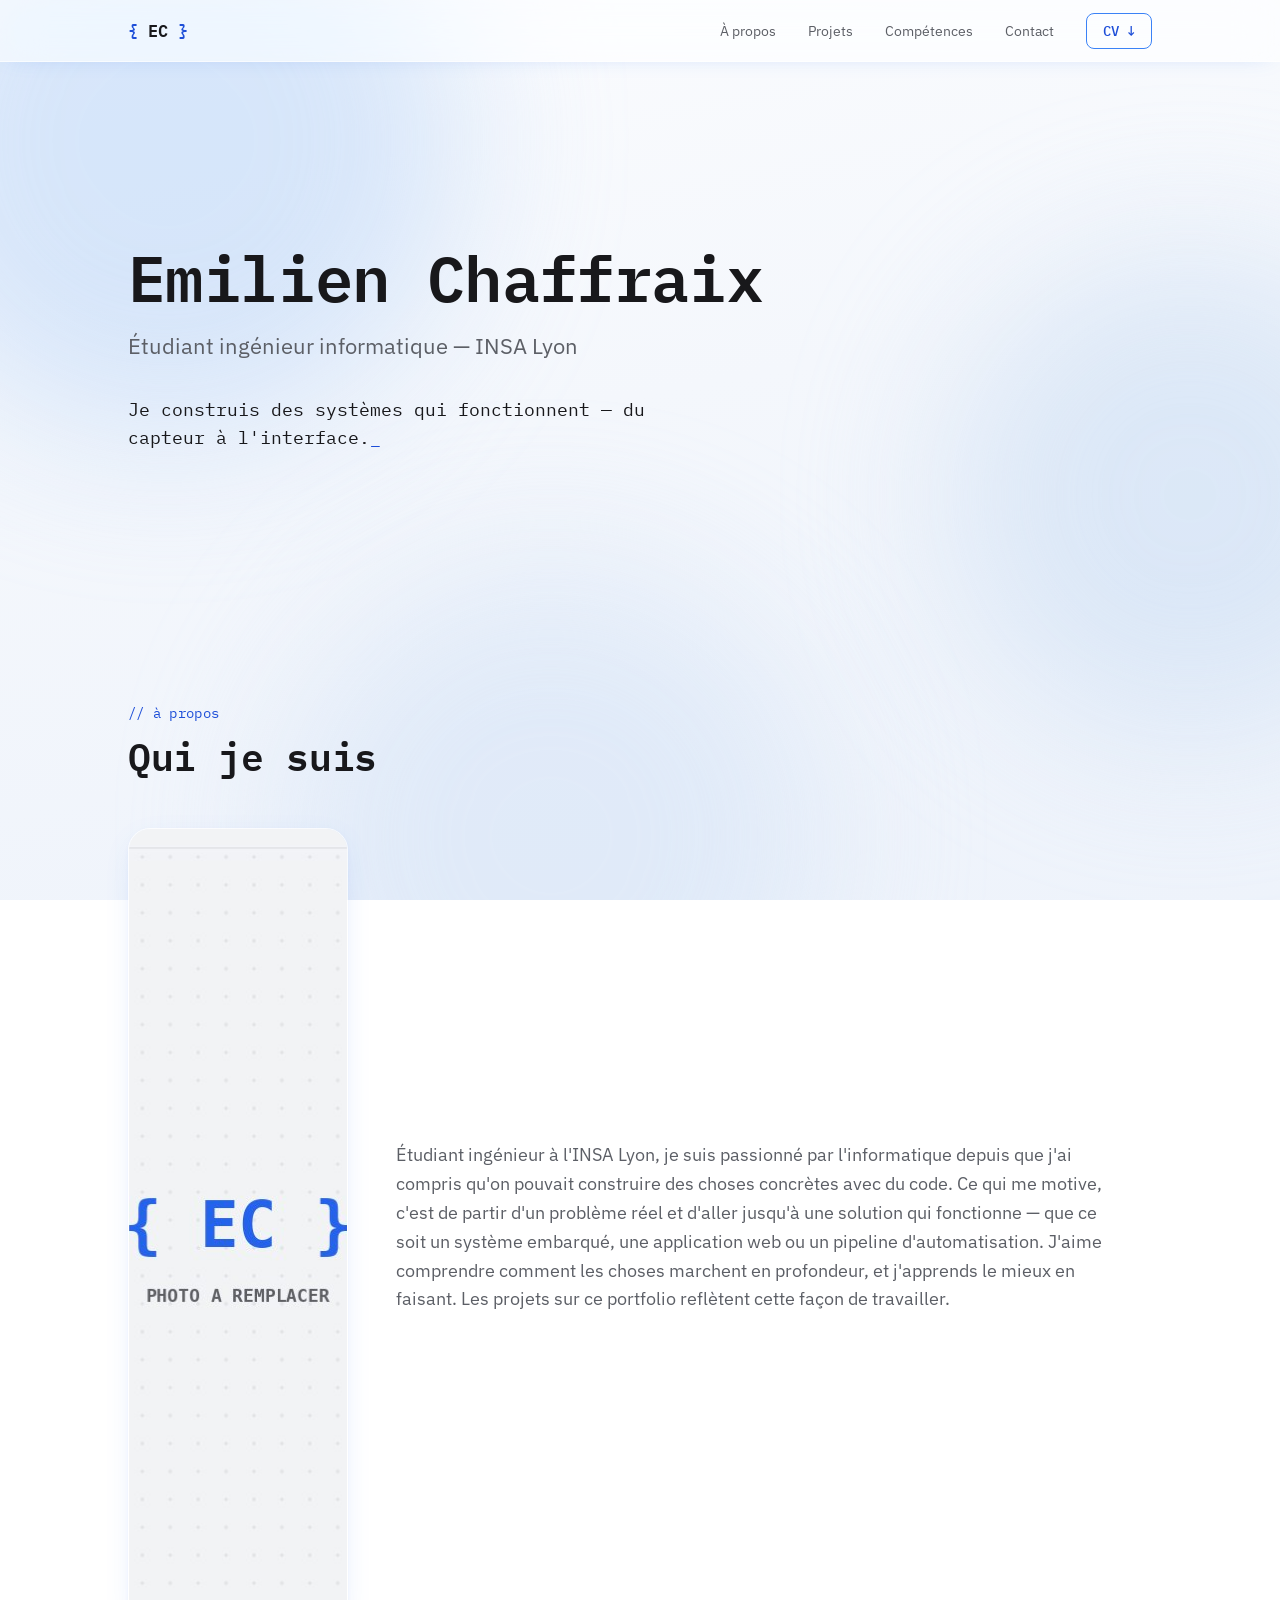
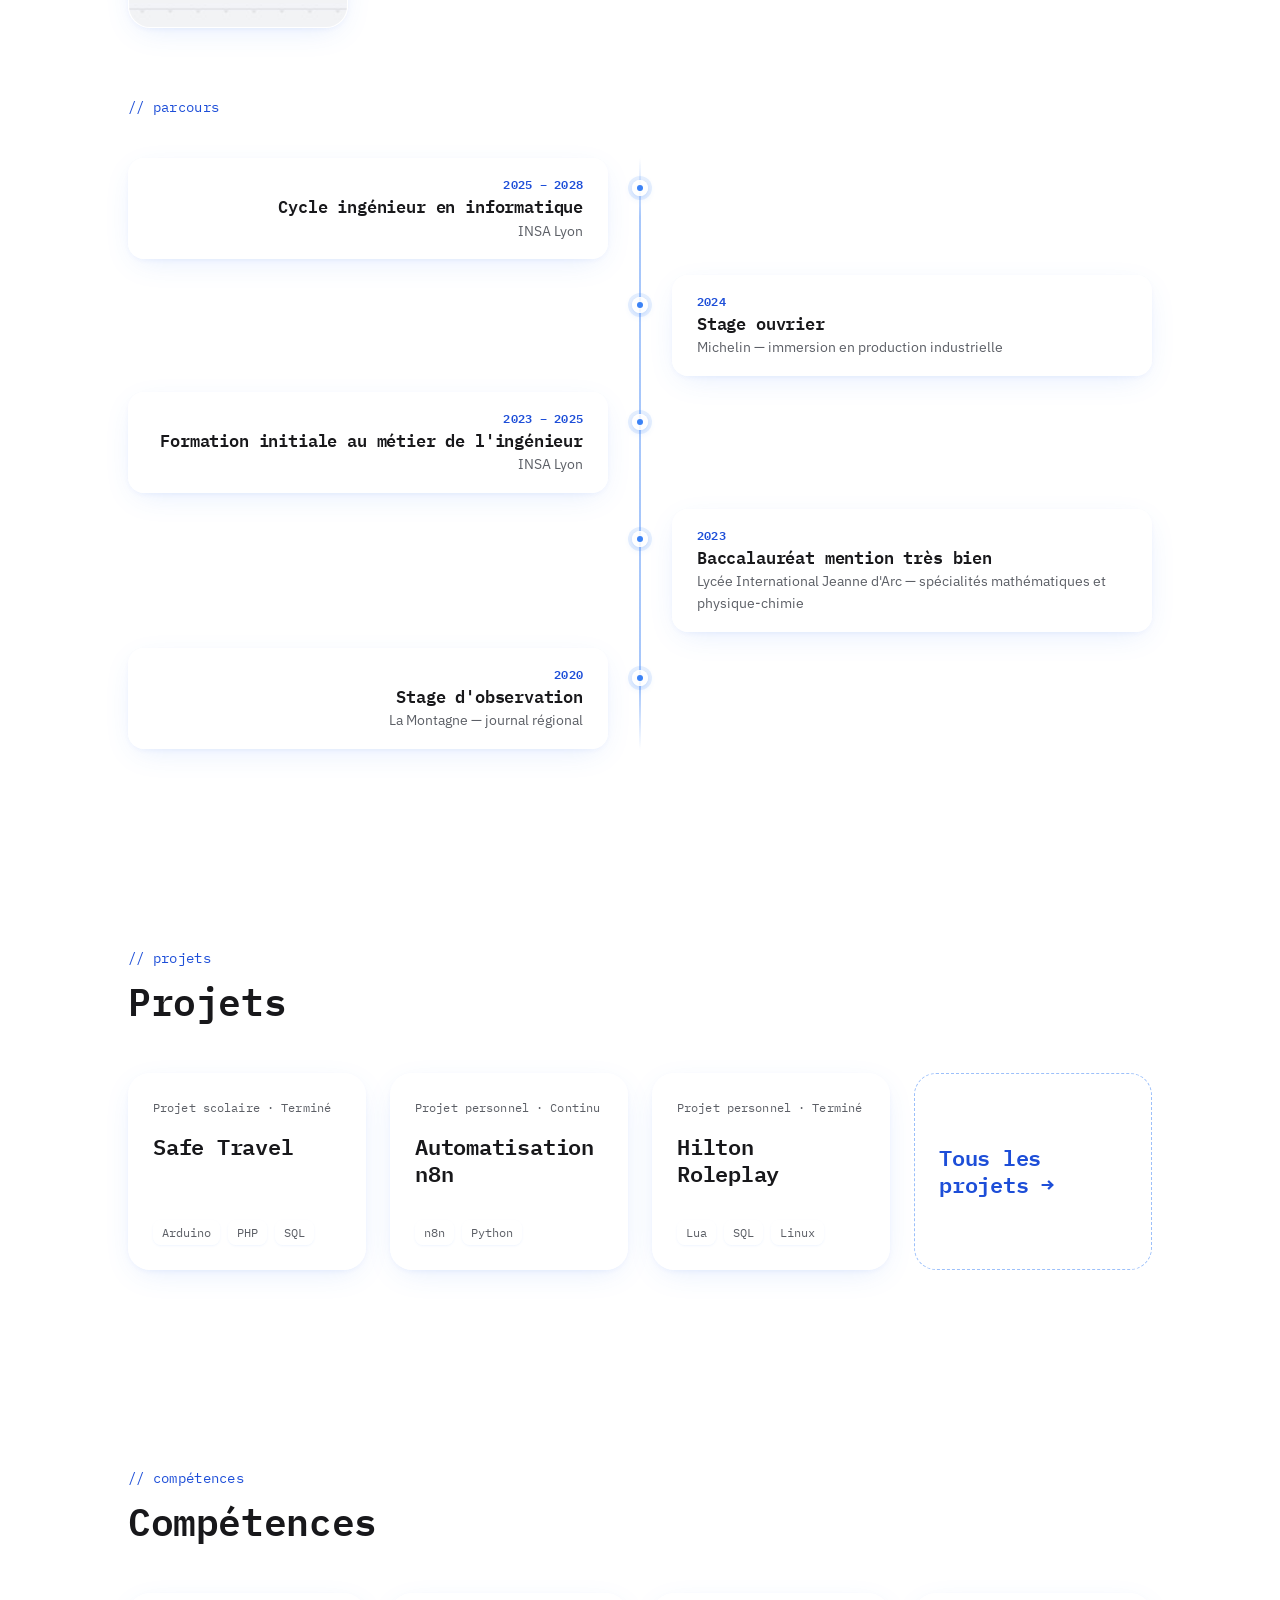
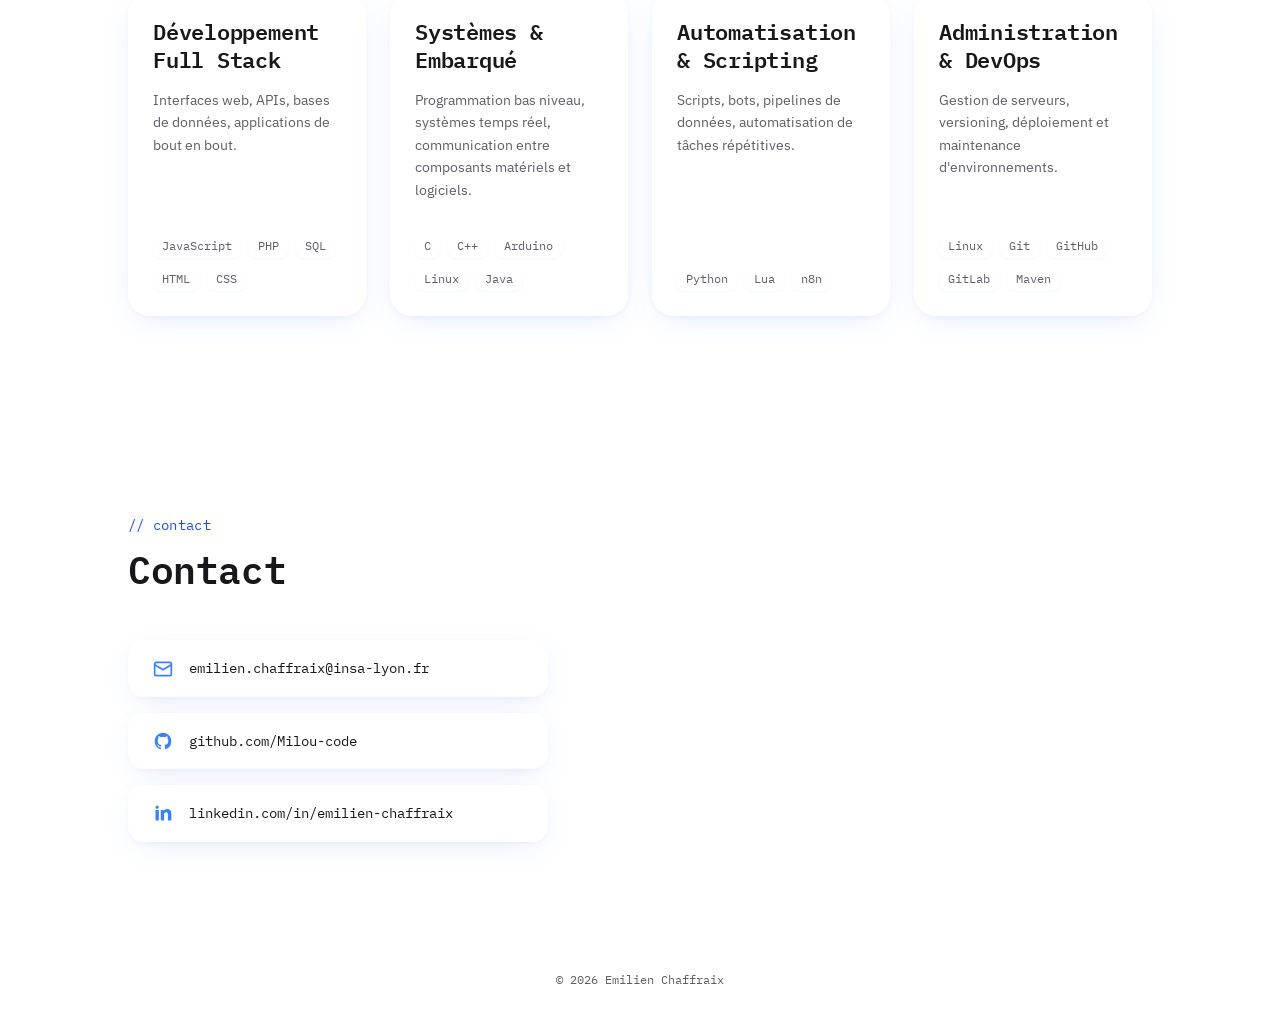
==== index.html @ 753096e9 "Ajoute le portfolio : style liquid glass et timeline de parcours Premier commit du site (index, page" ====
<!doctype html>
<html lang="fr">
<head>
  <meta charset="UTF-8">
  <meta name="viewport" content="width=device-width, initial-scale=1.0">
  <title>Emilien Chaffraix — Étudiant ingénieur informatique, INSA Lyon</title>
  <meta name="description" content="Portfolio d'Emilien Chaffraix, étudiant ingénieur informatique à l'INSA Lyon — systèmes embarqués, développement web et automatisation.">
  <link rel="icon" href="data:image/svg+xml,%3Csvg xmlns='http://www.w3.org/2000/svg' viewBox='0 0 64 64'%3E%3Crect width='64' height='64' rx='14' fill='%233B82F6'/%3E%3Ctext x='32' y='42' font-size='26' font-family='monospace' fill='white' text-anchor='middle'%3E%7B%7D%3C/text%3E%3C/svg%3E">
  <link rel="preconnect" href="https://fonts.googleapis.com">
  <link rel="preconnect" href="https://fonts.gstatic.com" crossorigin>
  <link href="https://fonts.googleapis.com/css2?family=IBM+Plex+Mono:wght@500;600;700&family=IBM+Plex+Sans:wght@400;500;600&display=swap" rel="stylesheet">
  <link rel="stylesheet" href="style.css">
</head>
<body>
  <a class="skip-link" href="#main">Aller au contenu</a>

  <div class="bg-blobs" aria-hidden="true"><span></span><span></span><span></span></div>

  <header class="site-header">
    <nav class="nav container" aria-label="Navigation principale">
      <a class="nav-brand" href="#top"><span class="bracket">{</span> EC <span class="bracket">}</span></a>
      <button class="nav-toggle" aria-expanded="false" aria-controls="navList" aria-label="Ouvrir le menu">
        <span class="nav-toggle-icon"></span>
      </button>
      <ul class="nav-list" id="navList">
        <li><a href="#apropos">À propos</a></li>
        <li><a href="#projets">Projets</a></li>
        <li><a href="#competences">Compétences</a></li>
        <li><a href="#contact">Contact</a></li>
        <li><a class="nav-cv" href="cv.pdf" download>CV ↓</a></li>
      </ul>
    </nav>
  </header>

  <main id="main">
    <section class="hero container" id="top">
      <div>
        <h1>Emilien Chaffraix</h1>
        <p class="hero-subtitle">Étudiant ingénieur informatique — INSA Lyon</p>
        <p class="hero-tagline">Je construis des systèmes qui fonctionnent — du capteur à l'interface.<span class="cursor">_</span></p>
      </div>
    </section>

    <section class="section container" id="apropos">
      <div class="section-header reveal">
        <span class="eyebrow">// à propos</span>
        <h2>Qui je suis</h2>
      </div>
      <div class="about-grid">
        <figure class="about-photo reveal">
          <img src="assets/profile-placeholder.jpg" alt="Portrait d'Emilien Chaffraix" width="640" height="800" loading="lazy">
        </figure>
        <p class="about-text reveal">
          Étudiant ingénieur à l'INSA Lyon, je suis passionné par l'informatique depuis que j'ai compris
          qu'on pouvait construire des choses concrètes avec du code. Ce qui me motive, c'est de partir
          d'un problème réel et d'aller jusqu'à une solution qui fonctionne — que ce soit un système
          embarqué, une application web ou un pipeline d'automatisation. J'aime comprendre comment les
          choses marchent en profondeur, et j'apprends le mieux en faisant. Les projets sur ce portfolio
          reflètent cette façon de travailler.
        </p>
      </div>

      <div class="timeline">
        <div class="timeline-heading reveal">
          <span class="eyebrow">// parcours</span>
        </div>
        <ol class="timeline-list">
          <li class="timeline-item reveal">
            <div class="timeline-card">
              <span class="timeline-date">2025 – 2028</span>
              <h3 class="timeline-title">Cycle ingénieur en informatique</h3>
              <p class="timeline-place">INSA Lyon</p>
            </div>
          </li>
          <li class="timeline-item reveal">
            <div class="timeline-card">
              <span class="timeline-date">2024</span>
              <h3 class="timeline-title">Stage ouvrier</h3>
              <p class="timeline-place">Michelin — immersion en production industrielle</p>
            </div>
          </li>
          <li class="timeline-item reveal">
            <div class="timeline-card">
              <span class="timeline-date">2023 – 2025</span>
              <h3 class="timeline-title">Formation initiale au métier de l'ingénieur</h3>
              <p class="timeline-place">INSA Lyon</p>
            </div>
          </li>
          <li class="timeline-item reveal">
            <div class="timeline-card">
              <span class="timeline-date">2023</span>
              <h3 class="timeline-title">Baccalauréat mention très bien</h3>
              <p class="timeline-place">Lycée International Jeanne d'Arc — spécialités mathématiques et physique-chimie</p>
            </div>
          </li>
          <li class="timeline-item reveal">
            <div class="timeline-card">
              <span class="timeline-date">2020</span>
              <h3 class="timeline-title">Stage d'observation</h3>
              <p class="timeline-place">La Montagne — journal régional</p>
            </div>
          </li>
        </ol>
      </div>
    </section>

    <section class="section section--alt" id="projets">
      <div class="container">
        <div class="section-header reveal">
          <span class="eyebrow">// projets</span>
          <h2>Projets</h2>
        </div>
        <div class="grid grid--4">
          <article class="card project-card reveal" data-project="safe-travel" tabindex="0" role="button" aria-haspopup="dialog" aria-label="Voir le détail du projet Safe Travel">
            <span class="badge">Projet scolaire · Terminé</span>
            <h3>Safe Travel</h3>
            <ul class="tag-list">
              <li class="tag">Arduino</li>
              <li class="tag">PHP</li>
              <li class="tag">SQL</li>
            </ul>
          </article>

          <article class="card project-card reveal" data-project="n8n" tabindex="0" role="button" aria-haspopup="dialog" aria-label="Voir le détail du projet Automatisation n8n">
            <span class="badge">Projet personnel · Continu</span>
            <h3>Automatisation n8n</h3>
            <ul class="tag-list">
              <li class="tag">n8n</li>
              <li class="tag">Python</li>
            </ul>
          </article>

          <article class="card project-card reveal" data-project="hilton" tabindex="0" role="button" aria-haspopup="dialog" aria-label="Voir le détail du projet Hilton Roleplay">
            <span class="badge">Projet personnel · Terminé</span>
            <h3>Hilton Roleplay</h3>
            <ul class="tag-list">
              <li class="tag">Lua</li>
              <li class="tag">SQL</li>
              <li class="tag">Linux</li>
            </ul>
          </article>

          <a class="card card--cta reveal" href="projects.html">
            <h3>Tous les projets <span class="arrow">→</span></h3>
          </a>
        </div>
      </div>
    </section>

    <section class="section container" id="competences">
      <div class="section-header reveal">
        <span class="eyebrow">// compétences</span>
        <h2>Compétences</h2>
      </div>
      <div class="grid grid--4">
        <article class="card skill-card reveal">
          <h3>Développement Full Stack</h3>
          <p>Interfaces web, APIs, bases de données, applications de bout en bout.</p>
          <ul class="tag-list">
            <li class="tag">JavaScript</li>
            <li class="tag">PHP</li>
            <li class="tag">SQL</li>
            <li class="tag">HTML</li>
            <li class="tag">CSS</li>
          </ul>
        </article>

        <article class="card skill-card reveal">
          <h3>Systèmes &amp; Embarqué</h3>
          <p>Programmation bas niveau, systèmes temps réel, communication entre composants matériels et logiciels.</p>
          <ul class="tag-list">
            <li class="tag">C</li>
            <li class="tag">C++</li>
            <li class="tag">Arduino</li>
            <li class="tag">Linux</li>
            <li class="tag">Java</li>
          </ul>
        </article>

        <article class="card skill-card reveal">
          <h3>Automatisation &amp; Scripting</h3>
          <p>Scripts, bots, pipelines de données, automatisation de tâches répétitives.</p>
          <ul class="tag-list">
            <li class="tag">Python</li>
            <li class="tag">Lua</li>
            <li class="tag">n8n</li>
          </ul>
        </article>

        <article class="card skill-card reveal">
          <h3>Administration &amp; DevOps</h3>
          <p>Gestion de serveurs, versioning, déploiement et maintenance d'environnements.</p>
          <ul class="tag-list">
            <li class="tag">Linux</li>
            <li class="tag">Git</li>
            <li class="tag">GitHub</li>
            <li class="tag">GitLab</li>
            <li class="tag">Maven</li>
          </ul>
        </article>
      </div>
    </section>

    <section class="section section--alt" id="contact">
      <div class="container">
        <div class="section-header reveal">
          <span class="eyebrow">// contact</span>
          <h2>Contact</h2>
        </div>
        <ul class="contact-list reveal">
          <li>
            <a class="contact-link" href="mailto:emilien.chaffraix@insa-lyon.fr">
              <svg width="20" height="20" viewBox="0 0 24 24" fill="none" stroke="currentColor" stroke-width="2" stroke-linecap="round" stroke-linejoin="round" aria-hidden="true"><rect x="2" y="4" width="20" height="16" rx="2"/><path d="m22 7-10 6L2 7"/></svg>
              <span>emilien.chaffraix@insa-lyon.fr</span>
            </a>
          </li>
          <li>
            <a class="contact-link" href="https://github.com/Milou-code" target="_blank" rel="noopener">
              <svg width="20" height="20" viewBox="0 0 24 24" fill="currentColor" aria-hidden="true"><path d="M12 2C6.48 2 2 6.58 2 12.25c0 4.53 2.87 8.37 6.84 9.73.5.1.68-.22.68-.5 0-.24-.01-.87-.01-1.71-2.78.62-3.37-1.36-3.37-1.36-.46-1.18-1.11-1.5-1.11-1.5-.91-.63.07-.62.07-.62 1 .07 1.53 1.05 1.53 1.05.89 1.56 2.34 1.11 2.91.85.09-.66.35-1.11.63-1.37-2.22-.26-4.56-1.14-4.56-5.06 0-1.12.39-2.03 1.03-2.75-.1-.26-.45-1.3.1-2.71 0 0 .84-.28 2.75 1.05a9.4 9.4 0 0 1 5 0c1.9-1.33 2.74-1.05 2.74-1.05.56 1.41.2 2.45.1 2.71.65.72 1.03 1.63 1.03 2.75 0 3.93-2.34 4.79-4.57 5.05.36.32.68.94.68 1.9 0 1.37-.01 2.47-.01 2.81 0 .28.18.6.69.5A10.26 10.26 0 0 0 22 12.25C22 6.58 17.52 2 12 2Z"/></svg>
              <span>github.com/Milou-code</span>
            </a>
          </li>
          <li>
            <a class="contact-link" href="https://www.linkedin.com/in/emilien-chaffraix-027b342b3" target="_blank" rel="noopener">
              <svg width="20" height="20" viewBox="0 0 24 24" fill="currentColor" aria-hidden="true"><path d="M6.94 5a2 2 0 1 1-4-.02 2 2 0 0 1 4 .02ZM7 8.48H3V21h4V8.48Zm6.32 0H9.34V21h3.94v-6.57c0-1.74.33-3.42 2.48-3.42 2.12 0 2.15 1.98 2.15 3.53V21H22v-7.19c0-3.72-.8-6.58-5.15-6.58-2.09 0-3.49 1.15-4.06 2.24h-.06V8.48Z"/></svg>
              <span>linkedin.com/in/emilien-chaffraix</span>
            </a>
          </li>
        </ul>
      </div>
    </section>
  </main>

  <footer class="site-footer">
    <p>© <span id="year"></span> Emilien Chaffraix</p>
  </footer>

  <div class="modal-overlay" id="modalOverlay" hidden>
    <div class="modal" role="dialog" aria-modal="true" aria-labelledby="modalTitle">
      <button class="modal-close" aria-label="Fermer la fenêtre">×</button>
      <div class="modal-thumb">
        <img id="modalImage" src="" alt="">
      </div>
      <div class="modal-content">
        <span class="modal-badge" id="modalBadge"></span>
        <h3 id="modalTitle"></h3>
        <div class="modal-block" id="modalProblemBlock">
          <h4>Problème</h4>
          <p id="modalProblem"></p>
        </div>
        <div class="modal-block">
          <h4>Description</h4>
          <p id="modalDescription"></p>
        </div>
        <div class="modal-block modal-stack">
          <h4>Stack technique</h4>
          <ul id="modalStack"></ul>
        </div>
      </div>
    </div>
  </div>

  <script src="script.js"></script>
</body>
</html>
---- style.css ----
/* ==========================================================================
   Design tokens
   ========================================================================== */
:root {
  /* Couleurs */
  --color-bg: #FAFAFA;
  --color-bg-secondary: #F1F3F5;
  --color-text: #18181B;
  --color-text-secondary: #5C5F66;
  --color-accent: #3B82F6;
  /* Assombri vs #2563EB : sur un blob, l'ancien bleu tombait à 4.02:1 pour
     le petit texte (eyebrow, dates, badges). Celui-ci tient 5.2:1. */
  --color-accent-hover: #1D4ED8;
  --color-border: #E4E6EB;

  /* Typographie */
  --font-display: 'IBM Plex Mono', ui-monospace, monospace;
  --font-body: 'IBM Plex Sans', -apple-system, BlinkMacSystemFont, sans-serif;

  --fs-h1: clamp(2.5rem, 1.9rem + 2.6vw, 4rem);
  --fs-h2: clamp(1.75rem, 1.5rem + 1.1vw, 2.5rem);
  --fs-h3: 1.375rem;
  --fs-body: 1.125rem;
  --fs-small: 0.875rem;

  /* Espacements (multiples de 8px) */
  --space-1: 8px;
  --space-2: 16px;
  --space-3: 24px;
  --space-4: 32px;
  --space-5: 48px;
  --space-6: 64px;
  --space-7: 96px;
  --space-8: 128px;

  /* Rayons / ombres / transitions (uniques, réutilisés partout) */
  --radius-sm: 8px;
  --radius-md: 16px;
  --radius-lg: 22px;

  /* Liquid glass : surfaces, bordures lumineuses, ombres colorées diffuses.
     Les opacités sont volontairement hautes (>= 0.55) pour garder un
     contraste texte conforme WCAG AA même quand un blob passe derrière. */
  --glass-blur: 20px;
  --glass-bg: rgba(255, 255, 255, 0.6);
  --glass-bg-strong: rgba(255, 255, 255, 0.78);
  --glass-bg-subtle: rgba(255, 255, 255, 0.42);
  --glass-border: rgba(255, 255, 255, 0.7);
  --glass-border-hover: rgba(59, 130, 246, 0.45);
  /* Reflet interne haut de carte, simule l'épaisseur du verre */
  --glass-sheen: inset 0 1px 0 rgba(255, 255, 255, 0.85);

  --shadow-card: 0 8px 32px -10px rgba(59, 130, 246, 0.18), 0 2px 8px -3px rgba(37, 99, 235, 0.1);
  --shadow-card-hover: 0 20px 48px -14px rgba(59, 130, 246, 0.3), 0 6px 16px -6px rgba(37, 99, 235, 0.16);
  --shadow-modal: 0 32px 80px -16px rgba(37, 99, 235, 0.3), 0 8px 24px -8px rgba(24, 24, 27, 0.14);
  --transition: 220ms cubic-bezier(0.4, 0, 0.2, 1);

  --container-width: 1120px;
}

/* ==========================================================================
   Reset
   ========================================================================== */
*, *::before, *::after { box-sizing: border-box; }
html { scroll-behavior: smooth; }
body, h1, h2, h3, h4, p, ul, ol, figure { margin: 0; }
ul, ol { padding: 0; list-style: none; }
img { max-width: 100%; display: block; }
a { color: inherit; text-decoration: none; }
button { font: inherit; color: inherit; background: none; border: none; cursor: pointer; }

body {
  background: linear-gradient(170deg, #FBFCFE 0%, #F4F7FC 45%, #EEF3FB 100%);
  background-attachment: fixed;
  color: var(--color-text);
  font-family: var(--font-body);
  font-size: var(--fs-body);
  line-height: 1.6;
  -webkit-font-smoothing: antialiased;
}

/* ==========================================================================
   Arrière-plan : blobs flous fixes — donnent au verre quelque chose à
   travers quoi se voir. Volontairement très désaturés et clairs pour ne
   pas faire chuter le contraste du texte posé par-dessus.
   ========================================================================== */
.bg-blobs {
  position: fixed;
  inset: 0;
  z-index: -1;
  overflow: hidden;
  pointer-events: none;
}

.bg-blobs span {
  position: absolute;
  display: block;
  border-radius: 50%;
  filter: blur(80px);
  opacity: 0.55;
  will-change: transform;
}

.bg-blobs span:nth-child(1) {
  width: 46vmax;
  height: 46vmax;
  top: -12vmax;
  left: -10vmax;
  background: #BBD5F7;
  animation: drift-a 26s ease-in-out infinite alternate;
}
.bg-blobs span:nth-child(2) {
  width: 38vmax;
  height: 38vmax;
  top: 28%;
  right: -12vmax;
  background: #C9DCF3;
  animation: drift-b 32s ease-in-out infinite alternate;
}
.bg-blobs span:nth-child(3) {
  width: 42vmax;
  height: 42vmax;
  bottom: -16vmax;
  left: 22%;
  background: #D3E2F6;
  animation: drift-c 38s ease-in-out infinite alternate;
}

@keyframes drift-a {
  to { transform: translate3d(6vmax, 4vmax, 0) scale(1.08); }
}
@keyframes drift-b {
  to { transform: translate3d(-5vmax, -6vmax, 0) scale(1.06); }
}
@keyframes drift-c {
  to { transform: translate3d(4vmax, -5vmax, 0) scale(1.1); }
}

h1, h2, h3 {
  font-family: var(--font-display);
  font-weight: 600;
  line-height: 1.25;
  letter-spacing: -0.01em;
}

h1 { font-size: var(--fs-h1); line-height: 1.1; }
h2 { font-size: var(--fs-h2); }
h3 { font-size: var(--fs-h3); }

.container {
  width: 100%;
  max-width: var(--container-width);
  margin-inline: auto;
  padding-inline: var(--space-3);
}

@media (min-width: 768px) {
  .container { padding-inline: var(--space-5); }
}

/* Focus visible, clavier */
a:focus-visible,
button:focus-visible,
[tabindex]:focus-visible {
  outline: 2px solid var(--color-accent);
  outline-offset: 3px;
  border-radius: var(--radius-sm);
}

.skip-link {
  position: absolute;
  top: -48px;
  left: var(--space-2);
  background: var(--color-text);
  color: var(--color-bg);
  padding: var(--space-1) var(--space-2);
  border-radius: var(--radius-sm);
  z-index: 200;
  transition: top var(--transition);
}
.skip-link:focus { top: var(--space-2); }

/* ==========================================================================
   Eyebrow / motif récurrent (style commentaire de code)
   ========================================================================== */
.eyebrow {
  display: inline-flex;
  align-items: center;
  gap: var(--space-1);
  font-family: var(--font-display);
  font-size: var(--fs-small);
  color: var(--color-accent-hover);
  letter-spacing: 0.02em;
  margin-bottom: var(--space-1);
}

/* ==========================================================================
   Header / Nav
   ========================================================================== */
.site-header {
  position: sticky;
  top: 0;
  z-index: 100;
  background: rgba(255, 255, 255, 0.62);
  backdrop-filter: blur(var(--glass-blur)) saturate(160%);
  -webkit-backdrop-filter: blur(var(--glass-blur)) saturate(160%);
  border-bottom: 1px solid rgba(255, 255, 255, 0.6);
  box-shadow: 0 1px 24px -12px rgba(59, 130, 246, 0.4);
}

.nav {
  display: flex;
  align-items: center;
  justify-content: space-between;
  padding-block: var(--space-2);
}

.nav-brand {
  font-family: var(--font-display);
  font-weight: 600;
  font-size: 1.05rem;
  color: var(--color-text);
}
.nav-brand .bracket { color: var(--color-accent-hover); }

.nav-toggle {
  display: none;
  padding: var(--space-1);
}
.nav-toggle-icon,
.nav-toggle-icon::before,
.nav-toggle-icon::after {
  display: block;
  width: 22px;
  height: 2px;
  background: var(--color-text);
  border-radius: 2px;
  transition: transform var(--transition), opacity var(--transition);
}
.nav-toggle-icon::before,
.nav-toggle-icon::after { content: ""; position: relative; }
.nav-toggle-icon::before { top: 6px; }
.nav-toggle-icon::after { top: 2px; }

.nav-list {
  display: flex;
  align-items: center;
  gap: var(--space-4);
}

.nav-list a {
  font-size: var(--fs-small);
  color: var(--color-text-secondary);
  transition: color var(--transition);
}
.nav-list a:hover { color: var(--color-accent-hover); }

.nav-cv {
  font-family: var(--font-display);
  font-weight: 500;
  color: var(--color-accent-hover) !important;
  border: 1px solid var(--color-accent);
  border-radius: var(--radius-sm);
  padding: var(--space-1) var(--space-2);
  transition: background var(--transition), color var(--transition);
}
.nav-cv:hover {
  background: var(--color-accent-hover);
  border-color: var(--color-accent-hover);
  color: #fff !important;
}

@media (max-width: 767px) {
  .nav-toggle { display: block; }
  .nav-list {
    position: absolute;
    top: 100%;
    left: 0;
    right: 0;
    flex-direction: column;
    align-items: flex-start;
    gap: var(--space-2);
    background: var(--glass-bg-strong);
    backdrop-filter: blur(var(--glass-blur)) saturate(160%);
    -webkit-backdrop-filter: blur(var(--glass-blur)) saturate(160%);
    border-bottom: 1px solid var(--glass-border);
    box-shadow: var(--shadow-card);
    padding: var(--space-3);
    transform: translateY(-8px);
    opacity: 0;
    visibility: hidden;
    transition: transform var(--transition), opacity var(--transition), visibility var(--transition);
  }
  .nav-list.is-open {
    transform: translateY(0);
    opacity: 1;
    visibility: visible;
  }
  .nav-toggle[aria-expanded="true"] .nav-toggle-icon { background: transparent; }
  .nav-toggle[aria-expanded="true"] .nav-toggle-icon::before { transform: rotate(45deg) translate(4px, 5px); }
  .nav-toggle[aria-expanded="true"] .nav-toggle-icon::after { transform: rotate(-45deg) translate(4px, -5px); }
}

/* ==========================================================================
   Sections génériques
   ========================================================================== */
.section {
  padding-block: var(--space-6);
  border-bottom: 1px solid rgba(255, 255, 255, 0.7);
}
@media (min-width: 768px) {
  .section { padding-block: var(--space-7); }
}
.section:last-of-type { border-bottom: none; }

.section-header {
  max-width: 640px;
  margin-bottom: var(--space-5);
}

.section-header p {
  color: var(--color-text-secondary);
  margin-top: var(--space-2);
}

/* Bande translucide plutôt qu'opaque : les blobs restent visibles dessous.
   Pas de backdrop-filter ici — il créerait un backdrop root qui priverait
   les cartes enfants de l'arrière-plan à flouter. */
.section--alt {
  background: rgba(255, 255, 255, 0.34);
  border-top: 1px solid rgba(255, 255, 255, 0.7);
}

/* ==========================================================================
   Hero
   ========================================================================== */
.hero {
  padding-block: var(--space-7) var(--space-6);
  min-height: 60vh;
  display: flex;
  align-items: center;
}
@media (min-width: 768px) {
  .hero { padding-block: var(--space-8) var(--space-7); }
}

.hero h1 { margin-bottom: var(--space-2); }

.hero-subtitle {
  font-size: var(--fs-h3);
  color: var(--color-text-secondary);
  font-family: var(--font-body);
  margin-bottom: var(--space-4);
}

.hero-tagline {
  font-family: var(--font-display);
  font-size: var(--fs-body);
  color: var(--color-text);
  max-width: 560px;
}

.cursor {
  display: inline-block;
  color: var(--color-accent-hover);
  animation: blink 1.1s steps(1) infinite;
}
@keyframes blink {
  50% { opacity: 0; }
}

/* ==========================================================================
   À propos
   ========================================================================== */
.about-grid {
  display: grid;
  grid-template-columns: 1fr;
  gap: var(--space-4);
  align-items: start;
}
@media (min-width: 768px) {
  .about-grid {
    grid-template-columns: 220px 1fr;
    gap: var(--space-5);
    align-items: center;
  }
}

.about-photo {
  max-width: 200px;
  margin-inline: auto;
}
@media (min-width: 768px) {
  .about-photo { max-width: none; margin-inline: 0; }
}

.about-photo img {
  width: 100%;
  aspect-ratio: 4 / 5;
  object-fit: cover;
  border-radius: var(--radius-lg);
  border: 1px solid var(--glass-border);
  box-shadow: var(--shadow-card);
}

.about-text {
  max-width: 720px;
  color: var(--color-text-secondary);
  font-size: var(--fs-body);
}

/* ==========================================================================
   Timeline (parcours)
   Mobile : rail à gauche. Desktop : rail centré, cartes en alternance.
   ========================================================================== */
.timeline {
  margin-top: var(--space-6);
}

.timeline-heading {
  margin-bottom: var(--space-4);
}

.timeline-list {
  position: relative;
  display: flex;
  flex-direction: column;
  gap: var(--space-3);
}

/* Ligne de temps, estompée aux extrémités */
.timeline-list::before {
  content: "";
  position: absolute;
  top: 0;
  bottom: 0;
  left: 7px;
  width: 2px;
  border-radius: 2px;
  background: linear-gradient(
    180deg,
    rgba(59, 130, 246, 0) 0%,
    rgba(59, 130, 246, 0.45) 10%,
    rgba(59, 130, 246, 0.45) 90%,
    rgba(59, 130, 246, 0) 100%
  );
}

.timeline-item {
  position: relative;
  padding-left: var(--space-5);
}

/* Pastille de verre sur la ligne */
.timeline-item::before {
  content: "";
  position: absolute;
  left: 0;
  top: 22px;
  width: 16px;
  height: 16px;
  border-radius: 50%;
  background: rgba(255, 255, 255, 0.75);
  backdrop-filter: blur(8px);
  -webkit-backdrop-filter: blur(8px);
  border: 1px solid rgba(255, 255, 255, 0.9);
  box-shadow: 0 0 0 4px rgba(59, 130, 246, 0.12), 0 2px 8px -2px rgba(59, 130, 246, 0.45);
  z-index: 1;
}

/* Cœur bleu de la pastille */
.timeline-item::after {
  content: "";
  position: absolute;
  left: 5px;
  top: 27px;
  width: 6px;
  height: 6px;
  border-radius: 50%;
  background: var(--color-accent);
  z-index: 2;
}

.timeline-card {
  background: var(--glass-bg);
  backdrop-filter: blur(var(--glass-blur)) saturate(180%);
  -webkit-backdrop-filter: blur(var(--glass-blur)) saturate(180%);
  border: 1px solid var(--glass-border);
  border-radius: var(--radius-md);
  padding: var(--space-2) var(--space-3);
  box-shadow: var(--shadow-card), var(--glass-sheen);
  transition: transform var(--transition), box-shadow var(--transition), border-color var(--transition), background var(--transition);
}

.timeline-item:hover .timeline-card {
  transform: translateY(-3px);
  background: var(--glass-bg-strong);
  border-color: var(--glass-border-hover);
  box-shadow: var(--shadow-card-hover), var(--glass-sheen);
}

/* Léger décalage en cascade quand plusieurs items entrent ensemble */
.timeline-item:nth-child(2) { transition-delay: 70ms; }
.timeline-item:nth-child(3) { transition-delay: 140ms; }
.timeline-item:nth-child(4) { transition-delay: 210ms; }
.timeline-item:nth-child(5) { transition-delay: 280ms; }

.timeline-date {
  display: block;
  font-family: var(--font-display);
  font-size: 0.75rem;
  font-weight: 600;
  letter-spacing: 0.02em;
  color: var(--color-accent-hover);
}

.timeline-title {
  font-size: 1.0625rem;
  margin-top: 2px;
}

.timeline-place {
  font-size: var(--fs-small);
  color: var(--color-text-secondary);
  margin-top: 2px;
}

@media (min-width: 768px) {
  .timeline-list { gap: var(--space-2); }

  .timeline-list::before {
    left: 50%;
    transform: translateX(-1px);
  }

  .timeline-item {
    width: calc(50% - var(--space-4));
    padding-left: 0;
  }

  /* Impairs à gauche du rail (texte aligné à droite), pairs à droite */
  .timeline-item:nth-child(odd) {
    align-self: flex-start;
    text-align: right;
  }
  .timeline-item:nth-child(even) {
    align-self: flex-end;
  }

  .timeline-item:nth-child(odd)::before {
    left: auto;
    right: calc(-1 * var(--space-4) - 8px);
  }
  .timeline-item:nth-child(odd)::after {
    left: auto;
    right: calc(-1 * var(--space-4) - 3px);
  }
  .timeline-item:nth-child(even)::before {
    left: calc(-1 * var(--space-4) - 8px);
  }
  .timeline-item:nth-child(even)::after {
    left: calc(-1 * var(--space-4) - 3px);
  }

  /* Apparition latérale, depuis le bord vers le rail */
  .timeline-item.reveal { transform: translate(-24px, 12px); }
  .timeline-item:nth-child(even).reveal { transform: translate(24px, 12px); }
  .timeline-item.reveal.is-visible { transform: none; }
}

/* ==========================================================================
   Grilles (projets / compétences)
   ========================================================================== */
.grid {
  display: grid;
  grid-template-columns: 1fr;
  gap: var(--space-3);
}
@media (min-width: 640px) {
  .grid { grid-template-columns: repeat(2, 1fr); }
}
@media (min-width: 1024px) {
  .grid--4 { grid-template-columns: repeat(4, 1fr); }
}

/* ==========================================================================
   Cartes projet
   ========================================================================== */
.card {
  background: var(--glass-bg);
  backdrop-filter: blur(var(--glass-blur)) saturate(180%);
  -webkit-backdrop-filter: blur(var(--glass-blur)) saturate(180%);
  border: 1px solid var(--glass-border);
  border-radius: var(--radius-lg);
  padding: var(--space-3);
  box-shadow: var(--shadow-card), var(--glass-sheen);
  transition: transform var(--transition), box-shadow var(--transition), border-color var(--transition), background var(--transition);
  display: flex;
  flex-direction: column;
  gap: var(--space-2);
}

.project-card {
  cursor: pointer;
  height: 100%;
}
.project-card:hover,
.project-card:focus-visible {
  transform: translateY(-4px);
  background: var(--glass-bg-strong);
  box-shadow: var(--shadow-card-hover), var(--glass-sheen);
  border-color: var(--glass-border-hover);
}

/* Variante avec miniature (page "Tous les projets" uniquement) */
.project-card--thumb {
  padding: 0;
  overflow: hidden;
}

.card-thumb {
  aspect-ratio: 4 / 3;
  overflow: hidden;
  background: var(--color-border);
}
.card-thumb img {
  width: 100%;
  height: 100%;
  object-fit: cover;
  display: block;
  transition: transform 300ms ease;
}
.project-card--thumb:hover .card-thumb img,
.project-card--thumb:focus-visible .card-thumb img {
  transform: scale(1.04);
}

.card-body {
  display: flex;
  flex-direction: column;
  gap: var(--space-2);
  padding: var(--space-3);
  flex: 1;
}

.badge {
  font-family: var(--font-display);
  font-size: 0.75rem;
  color: var(--color-text-secondary);
  letter-spacing: 0.01em;
}

.project-card h3 { margin: 0; }

.tag-list {
  display: flex;
  flex-wrap: wrap;
  gap: var(--space-1);
  margin-top: auto;
  padding-top: var(--space-2);
}

.tag {
  font-family: var(--font-display);
  font-size: 0.75rem;
  color: var(--color-text-secondary);
  background: rgba(255, 255, 255, 0.55);
  border: 1px solid rgba(255, 255, 255, 0.85);
  border-radius: var(--radius-sm);
  padding: 2px var(--space-1);
  box-shadow: 0 1px 3px -1px rgba(59, 130, 246, 0.16);
}

/* Carte "Tous les projets" */
.card--cta {
  background: rgba(255, 255, 255, 0.28);
  border: 1px dashed rgba(59, 130, 246, 0.5);
  box-shadow: none;
  align-items: flex-start;
  justify-content: center;
}
.card--cta:hover,
.card--cta:focus-visible {
  transform: translateY(-4px);
  background: var(--glass-bg);
  border-style: solid;
  border-color: var(--glass-border-hover);
  box-shadow: var(--shadow-card-hover), var(--glass-sheen);
}
.card--cta h3 { color: var(--color-accent-hover); }
.card--cta .arrow {
  transition: transform var(--transition);
  display: inline-block;
}
.card--cta:hover .arrow { transform: translateX(4px); }

/* ==========================================================================
   Cartes compétences
   ========================================================================== */
.skill-card {
  position: relative;
  overflow: hidden;
}

.skill-card::before {
  content: "";
  position: absolute;
  top: 0;
  left: 0;
  width: 0;
  height: 3px;
  background: var(--color-accent);
  transition: width 280ms cubic-bezier(0.4, 0, 0.2, 1);
}

.skill-card:hover,
.skill-card:focus-within {
  transform: translateY(-4px);
  background: var(--glass-bg-strong);
  box-shadow: var(--shadow-card-hover), var(--glass-sheen);
  border-color: var(--glass-border-hover);
}

.skill-card:hover::before,
.skill-card:focus-within::before {
  width: 100%;
}

.skill-card h3 { transition: color var(--transition); }
.skill-card:hover h3,
.skill-card:focus-within h3 { color: var(--color-accent-hover); }

.skill-card p {
  color: var(--color-text-secondary);
  font-size: var(--fs-small);
}

.skill-card .tag-list .tag {
  transition: transform 220ms ease, border-color 220ms ease;
}
.skill-card:hover .tag-list .tag,
.skill-card:focus-within .tag-list .tag {
  border-color: var(--color-accent);
  transform: translateY(-2px);
}
.skill-card .tag-list .tag:nth-child(1) { transition-delay: 0ms; }
.skill-card .tag-list .tag:nth-child(2) { transition-delay: 40ms; }
.skill-card .tag-list .tag:nth-child(3) { transition-delay: 80ms; }
.skill-card .tag-list .tag:nth-child(4) { transition-delay: 120ms; }
.skill-card .tag-list .tag:nth-child(5) { transition-delay: 160ms; }

/* ==========================================================================
   Contact
   ========================================================================== */
.contact-list {
  display: flex;
  flex-direction: column;
  gap: var(--space-2);
  max-width: 420px;
}

.contact-link {
  display: flex;
  align-items: center;
  gap: var(--space-2);
  padding: var(--space-2) var(--space-3);
  background: var(--glass-bg);
  backdrop-filter: blur(var(--glass-blur)) saturate(180%);
  -webkit-backdrop-filter: blur(var(--glass-blur)) saturate(180%);
  border: 1px solid var(--glass-border);
  border-radius: var(--radius-md);
  box-shadow: var(--shadow-card), var(--glass-sheen);
  transition: transform var(--transition), border-color var(--transition), color var(--transition), box-shadow var(--transition), background var(--transition);
}
.contact-link:hover,
.contact-link:focus-visible {
  transform: translateY(-2px);
  background: var(--glass-bg-strong);
  border-color: var(--glass-border-hover);
  box-shadow: var(--shadow-card-hover), var(--glass-sheen);
  color: var(--color-accent-hover);
}
.contact-link svg { flex-shrink: 0; color: var(--color-accent); }
.contact-link span { font-family: var(--font-display); font-size: var(--fs-small); }

/* ==========================================================================
   Footer
   ========================================================================== */
.site-footer {
  padding-block: var(--space-4);
  text-align: center;
}
.site-footer p {
  font-family: var(--font-display);
  font-size: 0.75rem;
  color: var(--color-text-secondary);
}

/* ==========================================================================
   Retour (projects.html)
   ========================================================================== */
.back-link {
  display: inline-flex;
  align-items: center;
  gap: var(--space-1);
  font-family: var(--font-display);
  font-size: var(--fs-small);
  color: var(--color-text-secondary);
  margin-bottom: var(--space-4);
  transition: color var(--transition);
}
.back-link:hover { color: var(--color-accent-hover); }

/* ==========================================================================
   Modal
   ========================================================================== */
.modal-overlay {
  position: fixed;
  inset: 0;
  background: rgba(30, 41, 59, 0.32);
  backdrop-filter: blur(16px) saturate(140%);
  -webkit-backdrop-filter: blur(16px) saturate(140%);
  display: flex;
  align-items: center;
  justify-content: center;
  padding: var(--space-3);
  z-index: 200;
  opacity: 0;
  visibility: hidden;
  transition: opacity var(--transition), visibility var(--transition);
}
.modal-overlay.is-open {
  opacity: 1;
  visibility: visible;
}

.modal {
  /* Opacité volontairement élevée : l'overlay assombrit le fond, il faut
     garder le texte du modal au-dessus du seuil AA. */
  background: rgba(255, 255, 255, 0.86);
  backdrop-filter: blur(28px) saturate(180%);
  -webkit-backdrop-filter: blur(28px) saturate(180%);
  border: 1px solid rgba(255, 255, 255, 0.6);
  border-radius: var(--radius-lg);
  box-shadow: var(--shadow-modal), var(--glass-sheen);
  padding: 0;
  max-width: 560px;
  width: 100%;
  max-height: 85vh;
  overflow-y: auto;
  position: relative;
  transform: scale(0.95);
  opacity: 0;
  transition: transform 250ms cubic-bezier(0.16, 1, 0.3, 1), opacity 250ms ease;
}
.modal-overlay.is-open .modal {
  transform: scale(1);
  opacity: 1;
}

.modal-thumb {
  aspect-ratio: 4 / 3;
  overflow: hidden;
  background: rgba(255, 255, 255, 0.4);
  border-radius: var(--radius-lg) var(--radius-lg) 0 0;
}
.modal-thumb img {
  width: 100%;
  height: 100%;
  object-fit: cover;
  display: block;
}

.modal-content { padding: var(--space-4); }

.modal-close {
  position: absolute;
  top: var(--space-2);
  right: var(--space-2);
  width: 32px;
  height: 32px;
  display: flex;
  align-items: center;
  justify-content: center;
  font-size: 1.25rem;
  color: var(--color-text);
  background: rgba(255, 255, 255, 0.72);
  backdrop-filter: blur(12px) saturate(180%);
  -webkit-backdrop-filter: blur(12px) saturate(180%);
  border: 1px solid rgba(255, 255, 255, 0.8);
  border-radius: 50%;
  box-shadow: 0 4px 16px -6px rgba(24, 24, 27, 0.3);
  z-index: 2;
  transition: color var(--transition), background var(--transition), transform var(--transition);
}
.modal-close:hover {
  background: rgba(255, 255, 255, 0.95);
  transform: scale(1.06);
}

.modal-badge {
  display: inline-block;
  font-family: var(--font-display);
  font-size: 0.75rem;
  color: var(--color-accent-hover);
  margin-bottom: var(--space-2);
}

.modal h3 {
  margin-bottom: var(--space-3);
}

.modal-block { margin-bottom: var(--space-3); }
.modal-block h4 {
  font-family: var(--font-display);
  font-size: 0.75rem;
  text-transform: uppercase;
  letter-spacing: 0.04em;
  color: var(--color-text-secondary);
  margin-bottom: var(--space-1);
}
.modal-block p { font-size: var(--fs-small); }

.modal-stack ul {
  display: flex;
  flex-wrap: wrap;
  gap: var(--space-1);
}

/* ==========================================================================
   Scroll reveal
   ========================================================================== */
.reveal {
  opacity: 0;
  transform: translateY(16px);
  transition: opacity 500ms ease, transform 500ms ease;
}
.reveal.is-visible {
  opacity: 1;
  transform: translateY(0);
}

/* ==========================================================================
   Repli sans backdrop-filter : on remonte l'opacité des surfaces pour que
   le texte reste lisible sans le flou.
   ========================================================================== */
@supports not ((backdrop-filter: blur(1px)) or (-webkit-backdrop-filter: blur(1px))) {
  .card,
  .contact-link,
  .timeline-card,
  .site-header {
    background: rgba(255, 255, 255, 0.92);
  }
  @media (max-width: 767px) {
    .nav-list { background: rgba(255, 255, 255, 0.97); }
  }
  .modal { background: rgba(255, 255, 255, 0.97); }
  .modal-overlay { background: rgba(24, 24, 27, 0.66); }
  .card--cta { background: rgba(255, 255, 255, 0.55); }
}

@media (prefers-reduced-motion: reduce) {
  html { scroll-behavior: auto; }
  *, *::before, *::after {
    animation-duration: 0.01ms !important;
    animation-iteration-count: 1 !important;
    transition-duration: 0.01ms !important;
    scroll-behavior: auto !important;
  }
  .reveal { opacity: 1; transform: none; }
  .timeline-item.reveal { transform: none; }
  .bg-blobs span { animation: none !important; }
}
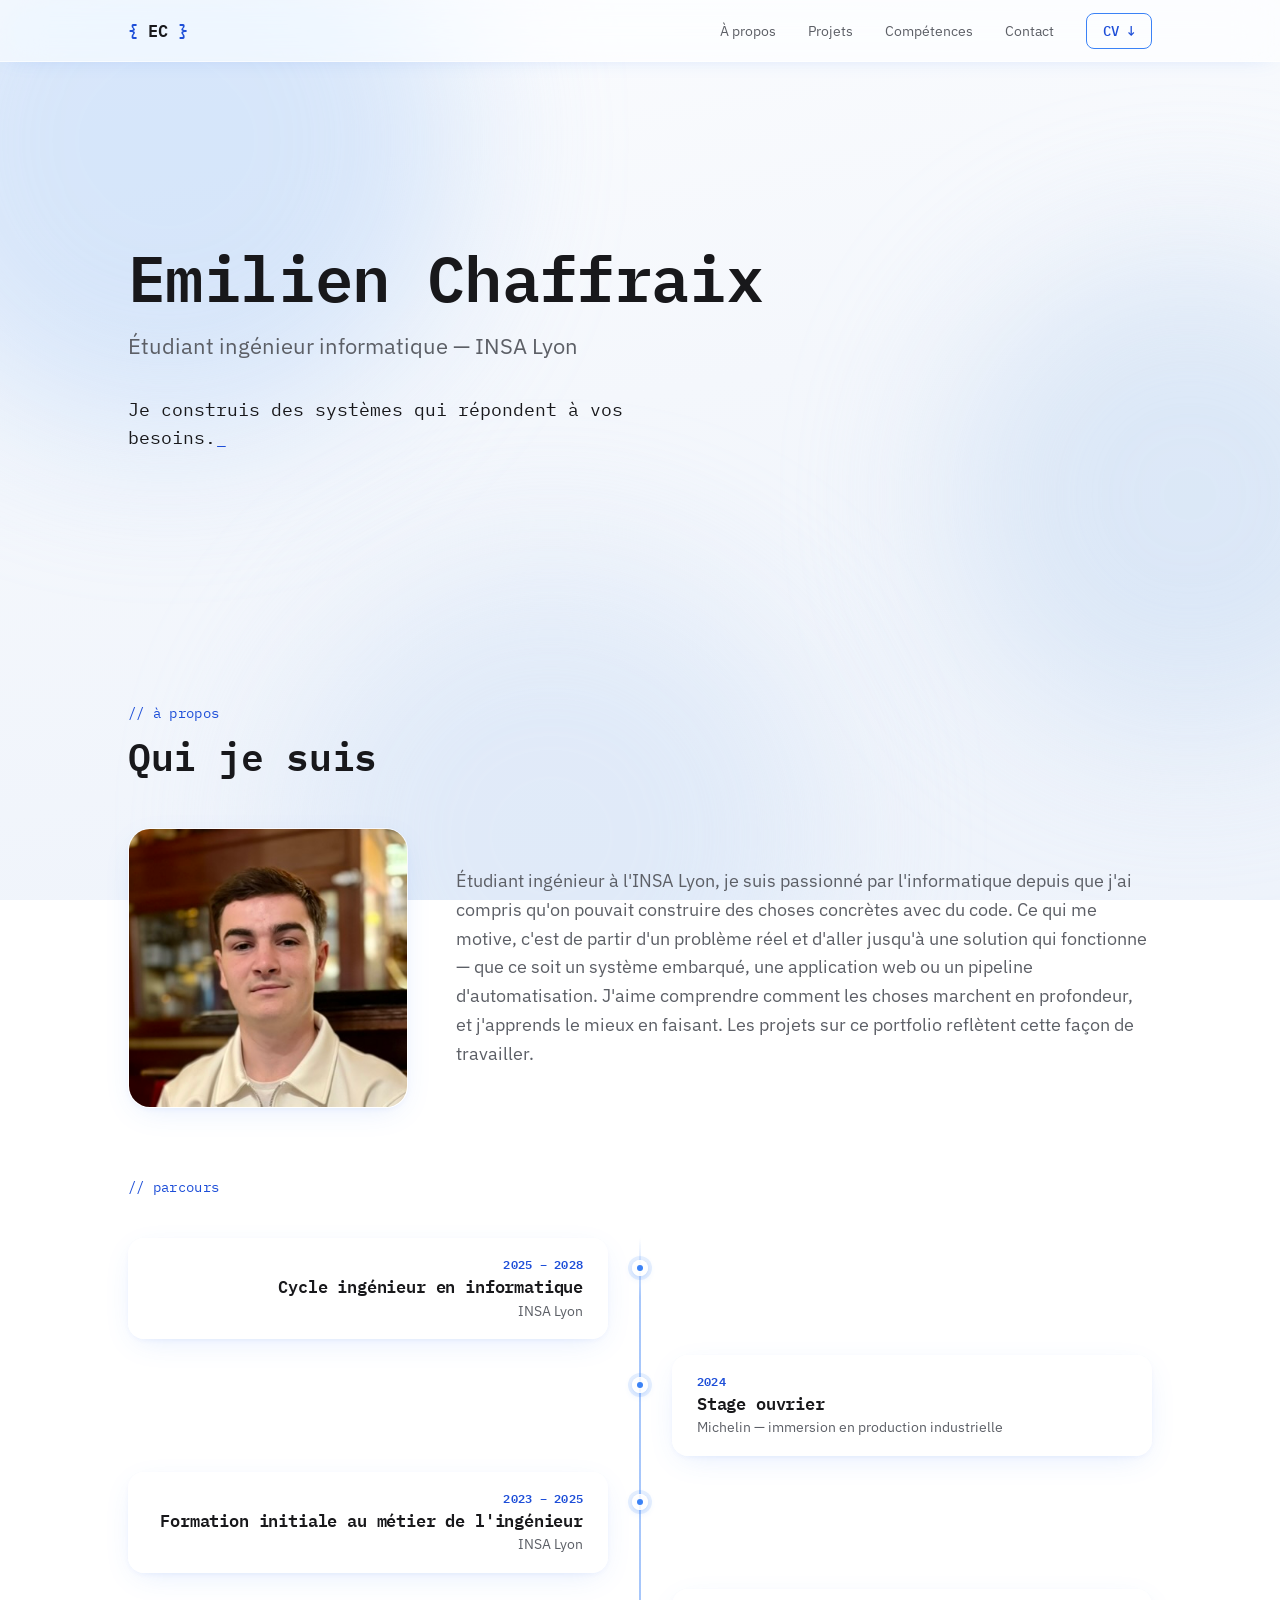
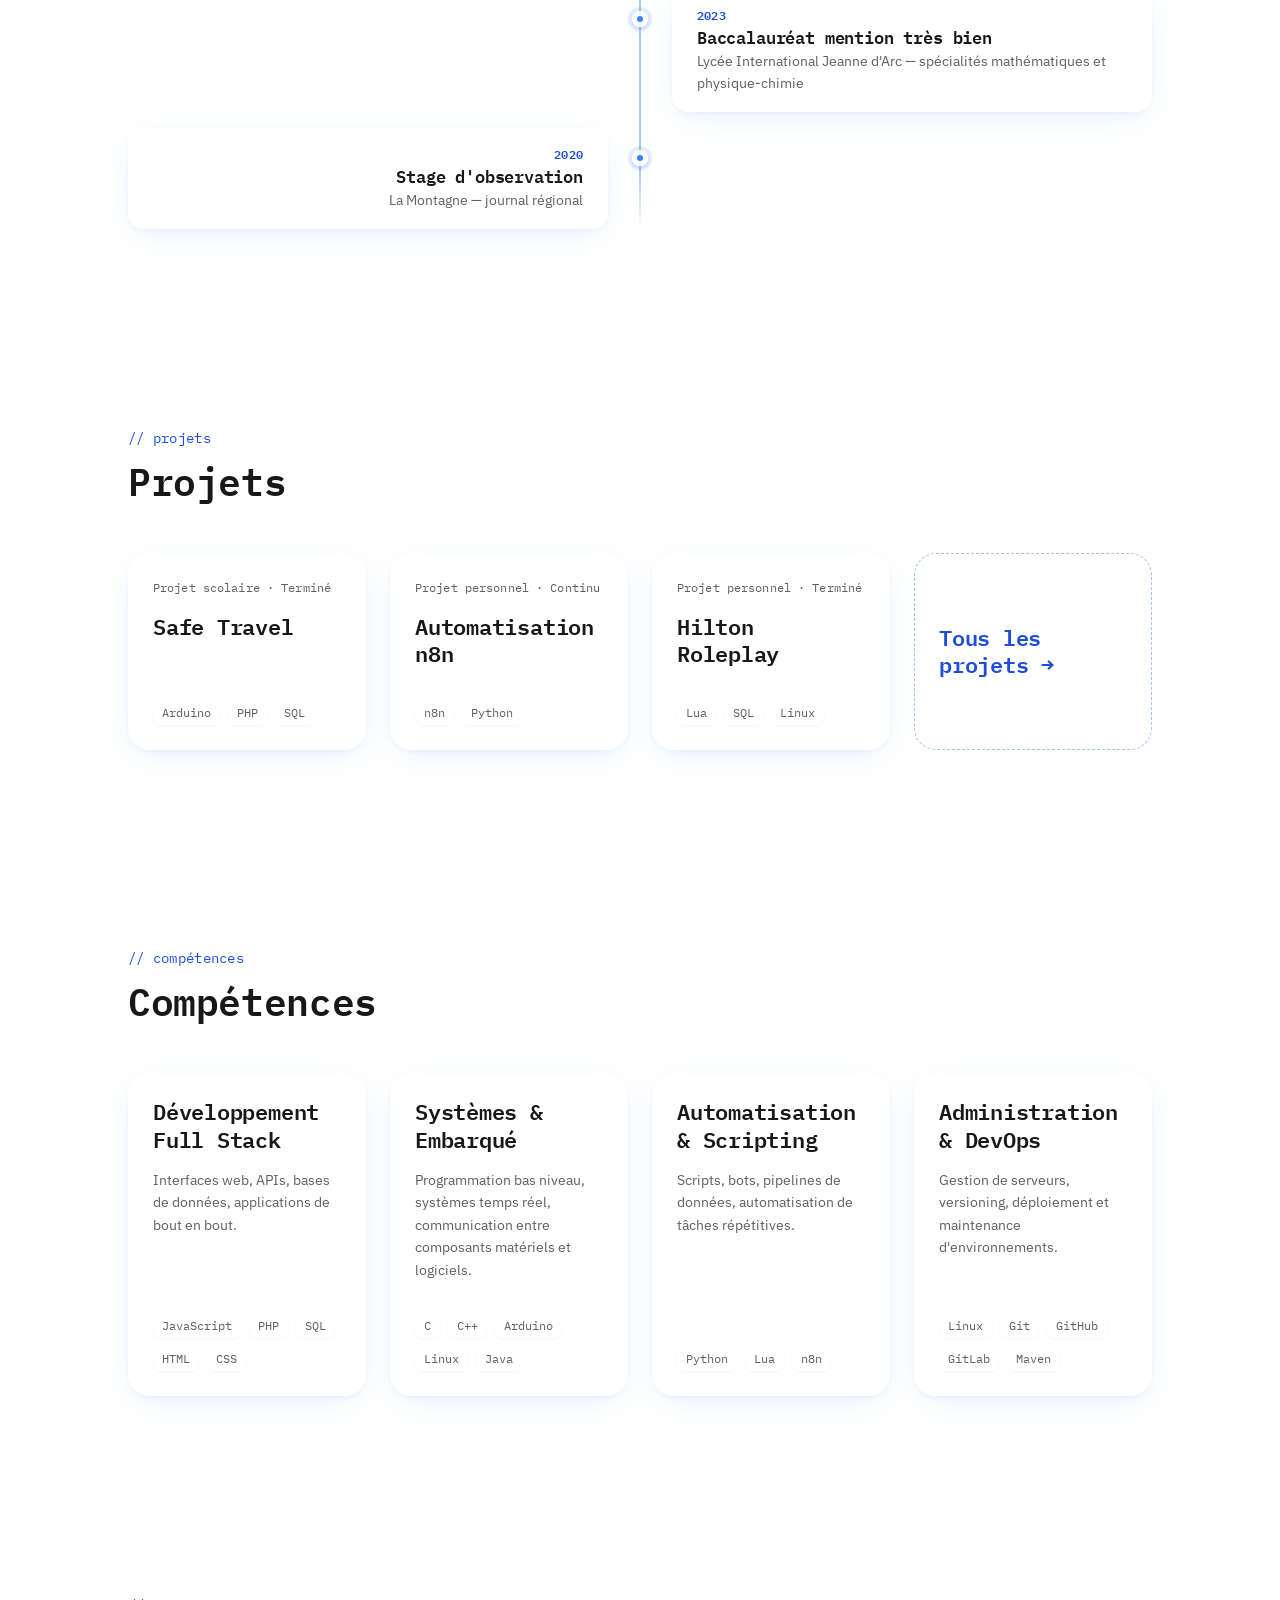
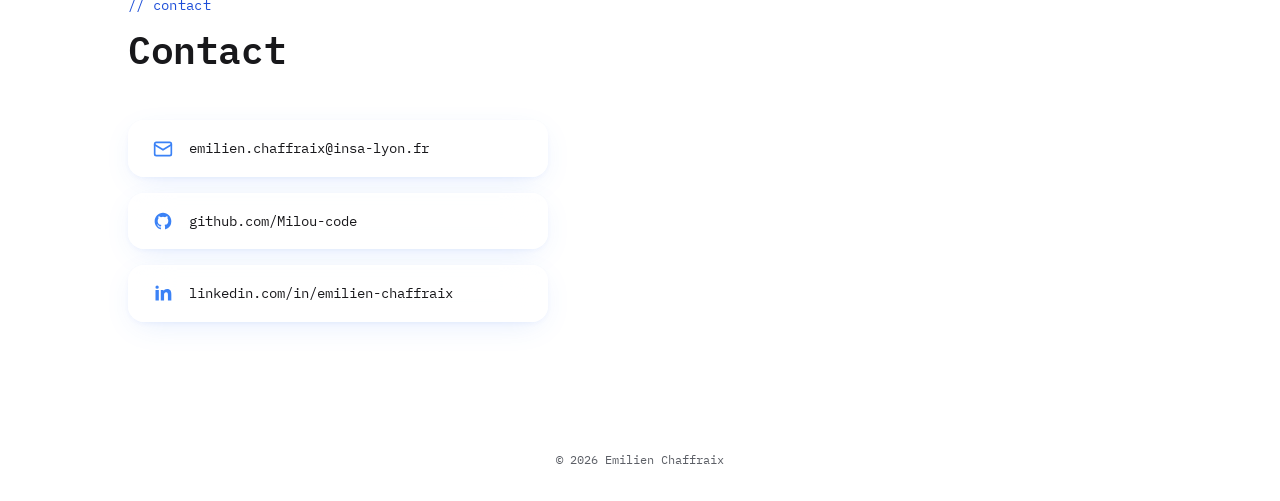
==== commit abc79a46: "Améliore la nav mobile, la photo de profil et l'accroche - Corrige l'icône burger (espacement des ba" ====
--- a/index.html
+++ b/index.html
@@ -24,7 +24,7 @@
       </button>
       <ul class="nav-list" id="navList">
         <li><a href="#apropos">À propos</a></li>
-        <li><a href="#projets">Projets</a></li>
+        <li><a href="projects.html">Projets</a></li>
         <li><a href="#competences">Compétences</a></li>
         <li><a href="#contact">Contact</a></li>
         <li><a class="nav-cv" href="cv.pdf" download>CV ↓</a></li>
@@ -37,7 +37,7 @@
       <div>
         <h1>Emilien Chaffraix</h1>
         <p class="hero-subtitle">Étudiant ingénieur informatique — INSA Lyon</p>
-        <p class="hero-tagline">Je construis des systèmes qui fonctionnent — du capteur à l'interface.<span class="cursor">_</span></p>
+        <p class="hero-tagline">Je construis des systèmes qui répondent à vos besoins.<span class="cursor">_</span></p>
       </div>
     </section>
 
--- a/style.css
+++ b/style.css
@@ -227,20 +227,28 @@
   display: none;
   padding: var(--space-1);
 }
-.nav-toggle-icon,
-.nav-toggle-icon::before,
-.nav-toggle-icon::after {
+.nav-toggle-icon {
+  position: relative;
   display: block;
   width: 22px;
   height: 2px;
   background: var(--color-text);
   border-radius: 2px;
-  transition: transform var(--transition), opacity var(--transition);
+  transition: background var(--transition);
 }
 .nav-toggle-icon::before,
-.nav-toggle-icon::after { content: ""; position: relative; }
-.nav-toggle-icon::before { top: 6px; }
-.nav-toggle-icon::after { top: 2px; }
+.nav-toggle-icon::after {
+  content: "";
+  position: absolute;
+  left: 0;
+  width: 22px;
+  height: 2px;
+  background: var(--color-text);
+  border-radius: 2px;
+  transition: transform var(--transition);
+}
+.nav-toggle-icon::before { top: -6px; }
+.nav-toggle-icon::after { top: 6px; }
 
 .nav-list {
   display: flex;
@@ -280,7 +288,7 @@
     flex-direction: column;
     align-items: flex-start;
     gap: var(--space-2);
-    background: var(--glass-bg-strong);
+    background: #fff;
     backdrop-filter: blur(var(--glass-blur)) saturate(160%);
     -webkit-backdrop-filter: blur(var(--glass-blur)) saturate(160%);
     border-bottom: 1px solid var(--glass-border);
@@ -296,9 +304,13 @@
     opacity: 1;
     visibility: visible;
   }
+  .nav-list a {
+    font-size: 1rem;
+    color: var(--color-text);
+  }
   .nav-toggle[aria-expanded="true"] .nav-toggle-icon { background: transparent; }
-  .nav-toggle[aria-expanded="true"] .nav-toggle-icon::before { transform: rotate(45deg) translate(4px, 5px); }
-  .nav-toggle[aria-expanded="true"] .nav-toggle-icon::after { transform: rotate(-45deg) translate(4px, -5px); }
+  .nav-toggle[aria-expanded="true"] .nav-toggle-icon::before { transform: translateY(6px) rotate(45deg); }
+  .nav-toggle[aria-expanded="true"] .nav-toggle-icon::after { transform: translateY(-6px) rotate(-45deg); }
 }
 
 /* ==========================================================================
@@ -380,14 +392,14 @@
 }
 @media (min-width: 768px) {
   .about-grid {
-    grid-template-columns: 220px 1fr;
+    grid-template-columns: 280px 1fr;
     gap: var(--space-5);
     align-items: center;
   }
 }
 
 .about-photo {
-  max-width: 200px;
+  max-width: 260px;
   margin-inline: auto;
 }
 @media (min-width: 768px) {
@@ -396,7 +408,8 @@
 
 .about-photo img {
   width: 100%;
-  aspect-ratio: 4 / 5;
+  height: auto;
+  aspect-ratio: 1 / 1;
   object-fit: cover;
   border-radius: var(--radius-lg);
   border: 1px solid var(--glass-border);
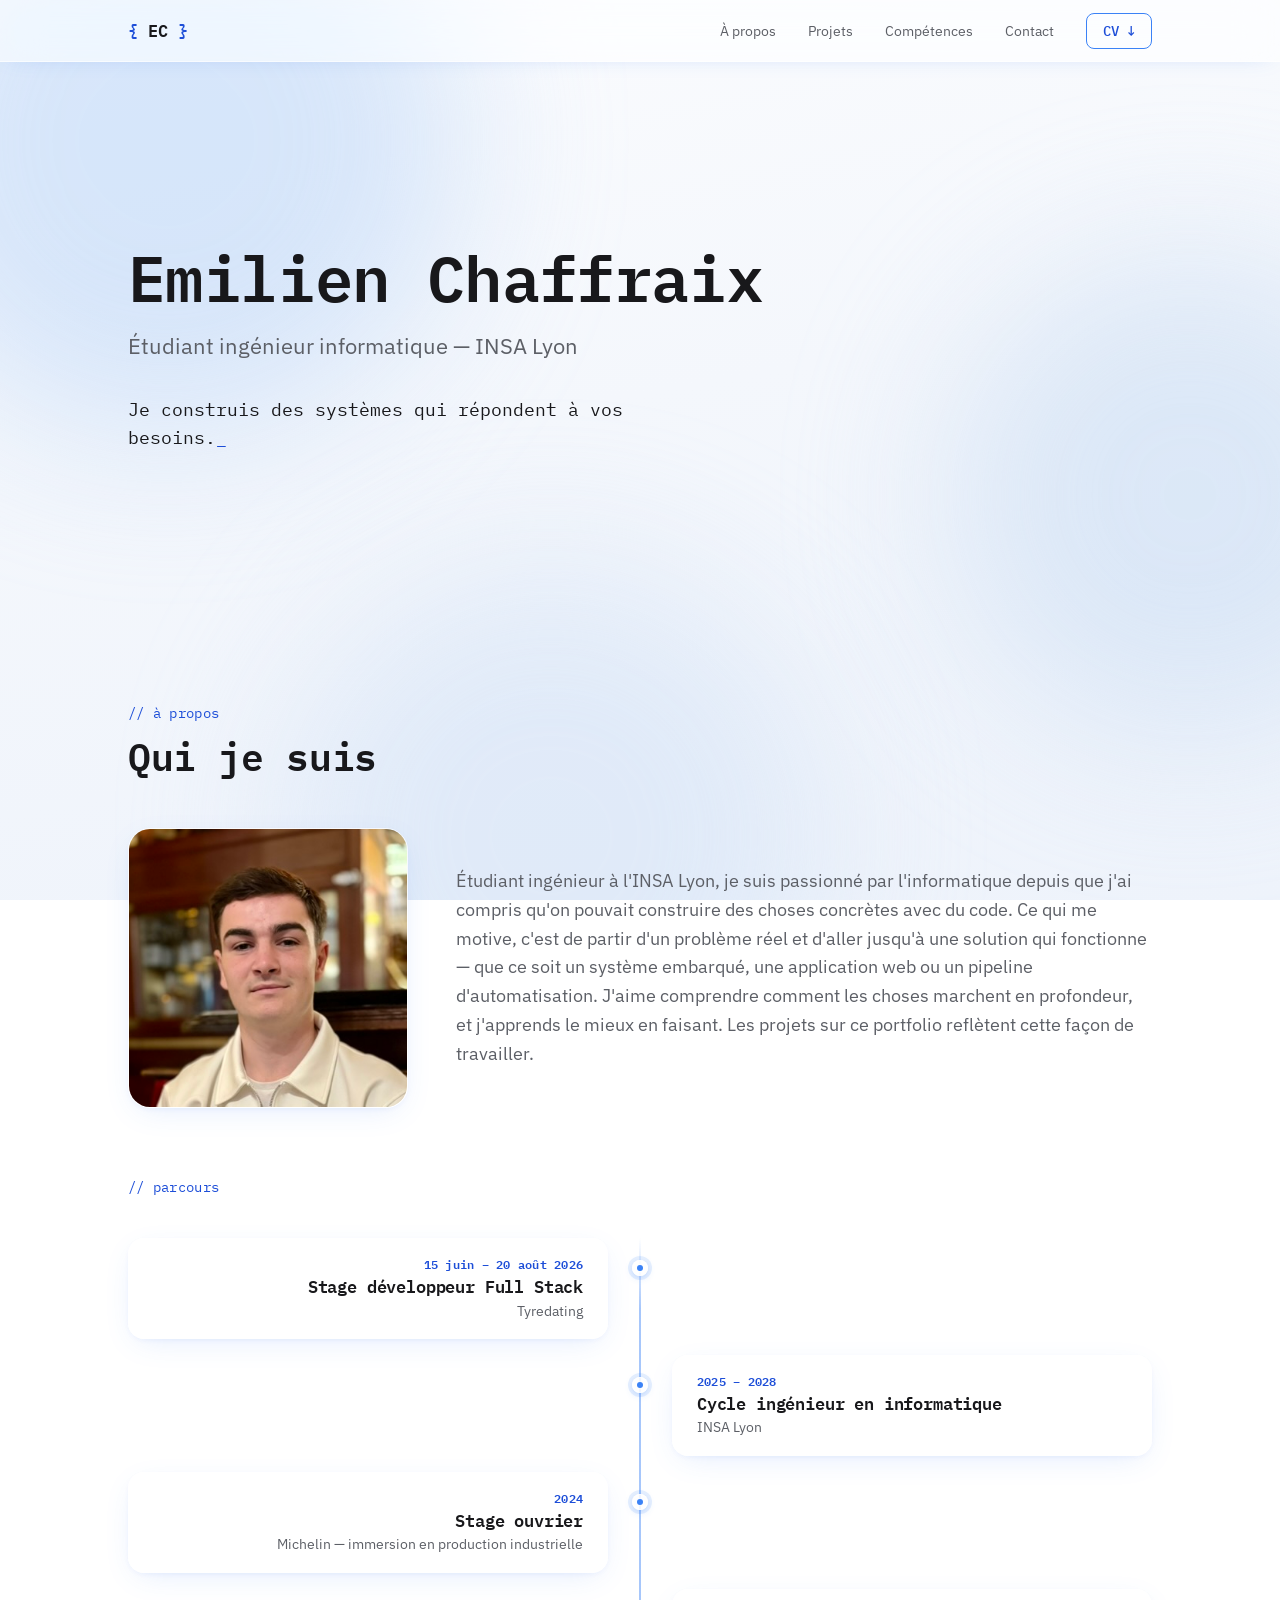
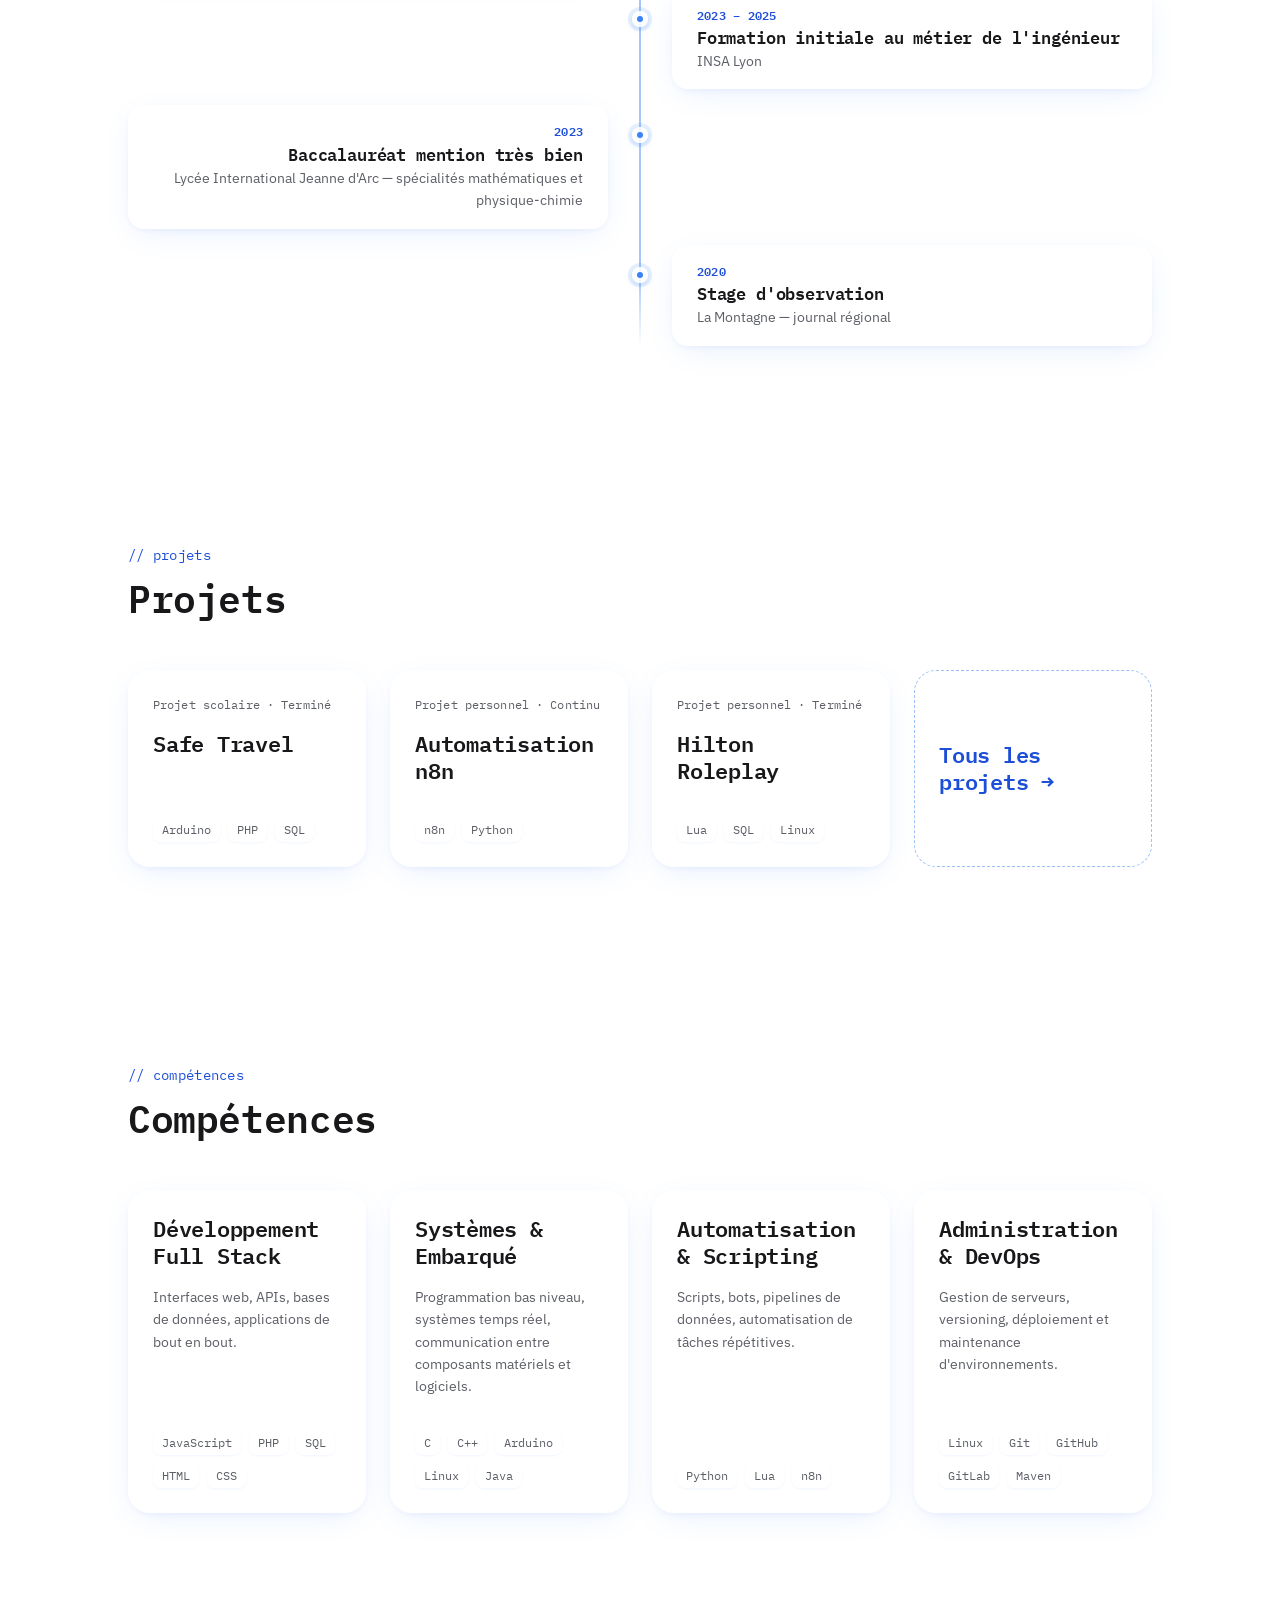
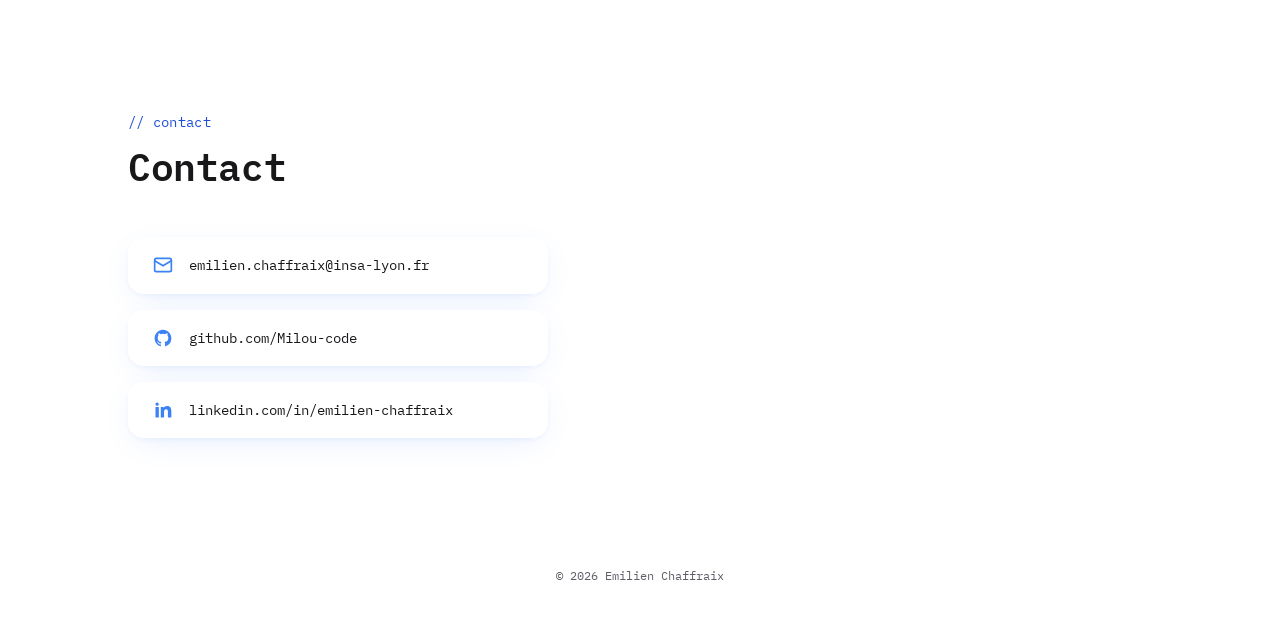
==== commit bc1948b4: "Ajoute le stage Tyredating au parcours et aux projets Co-Authored-By: Claude Sonnet 5.5 <noreply@ant" ====
--- a/index.html
+++ b/index.html
@@ -67,6 +67,13 @@
         <ol class="timeline-list">
           <li class="timeline-item reveal">
             <div class="timeline-card">
+              <span class="timeline-date">15 juin – 20 août 2026</span>
+              <h3 class="timeline-title">Stage développeur Full Stack</h3>
+              <p class="timeline-place">Tyredating</p>
+            </div>
+          </li>
+          <li class="timeline-item reveal">
+            <div class="timeline-card">
               <span class="timeline-date">2025 – 2028</span>
               <h3 class="timeline-title">Cycle ingénieur en informatique</h3>
               <p class="timeline-place">INSA Lyon</p>
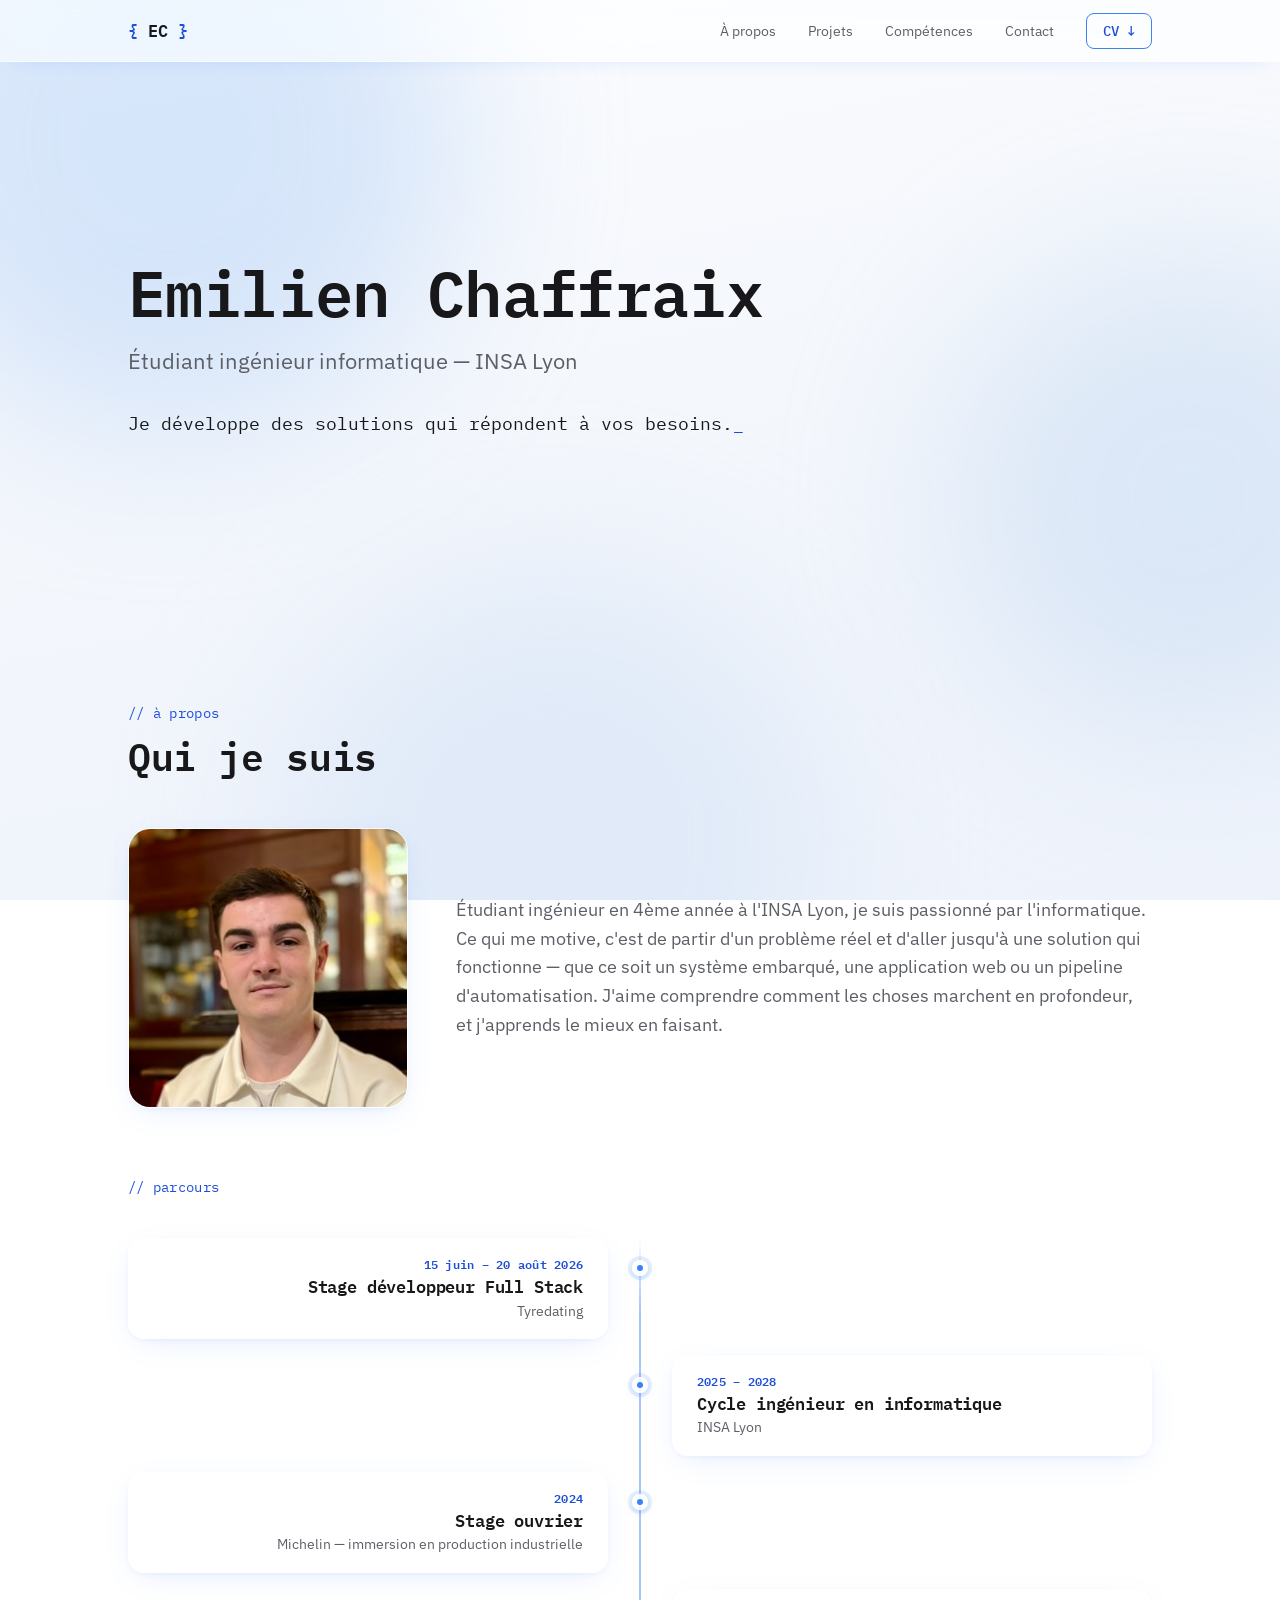
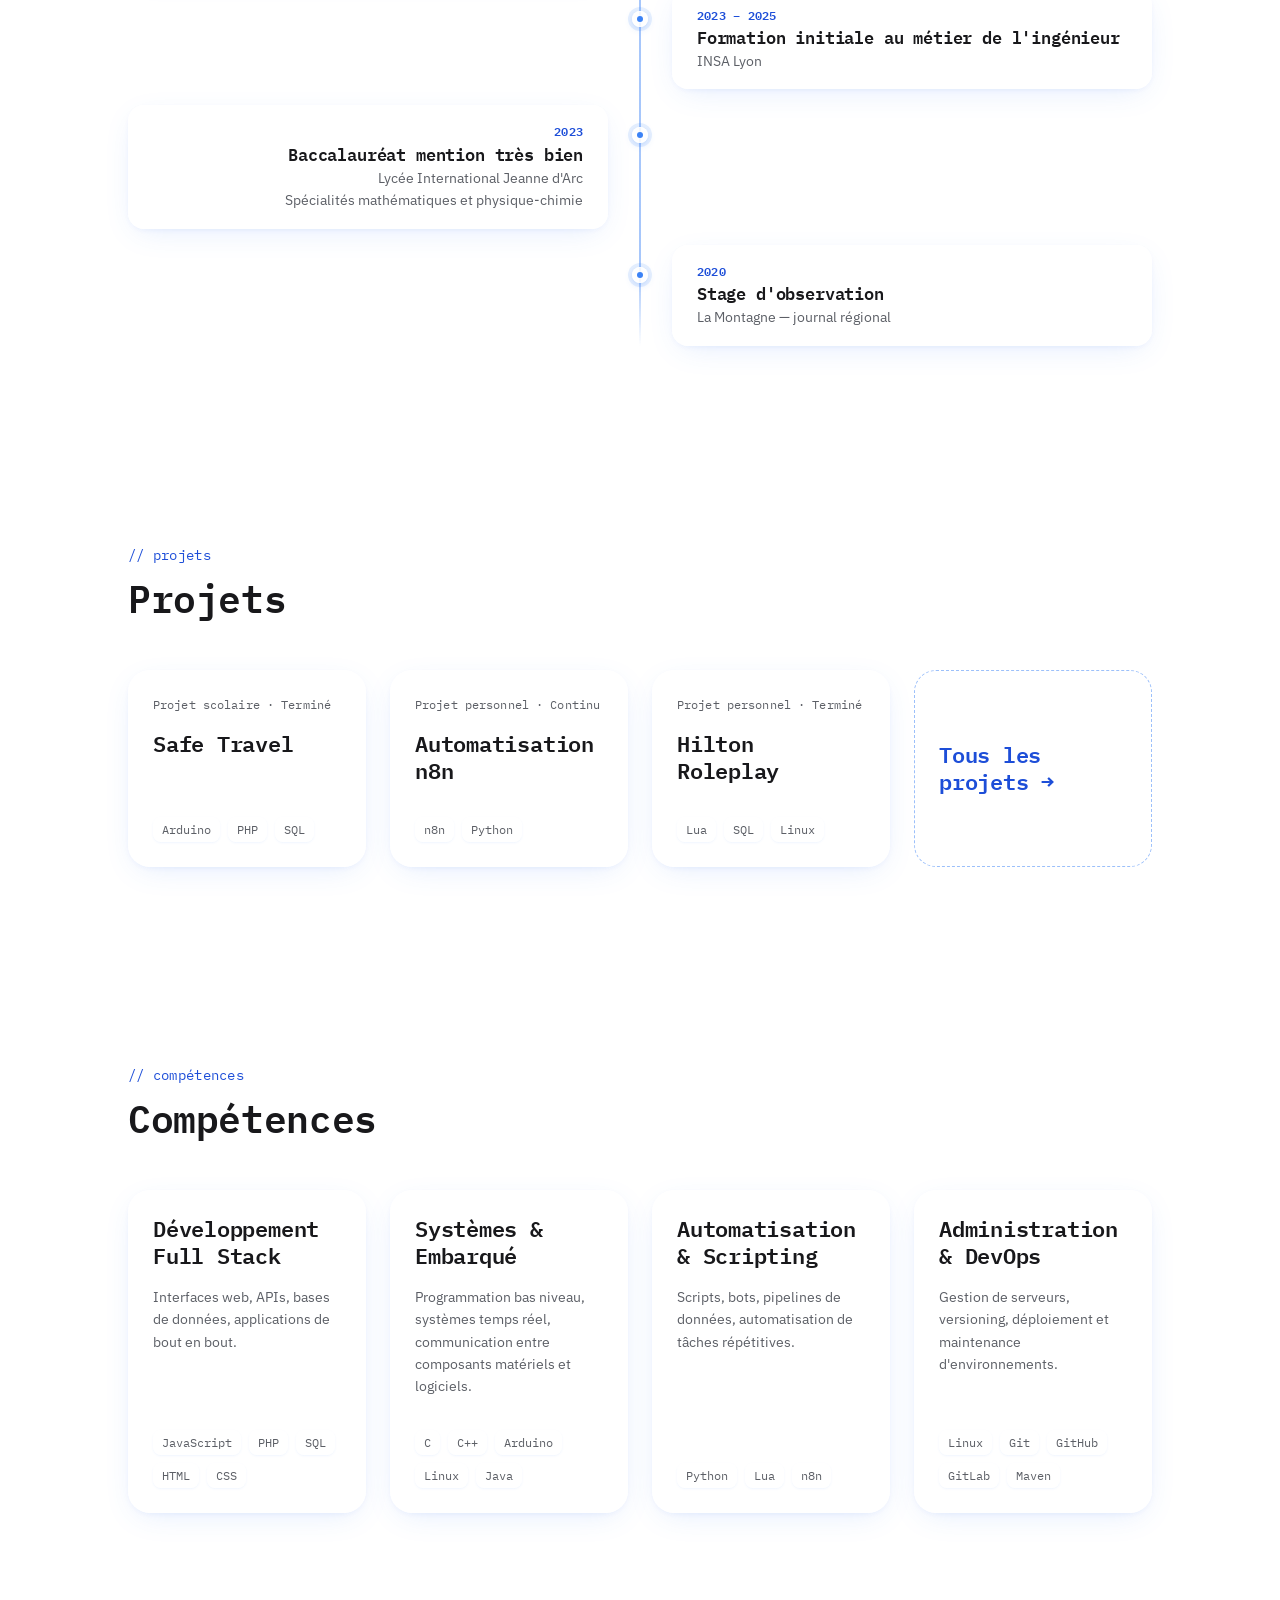
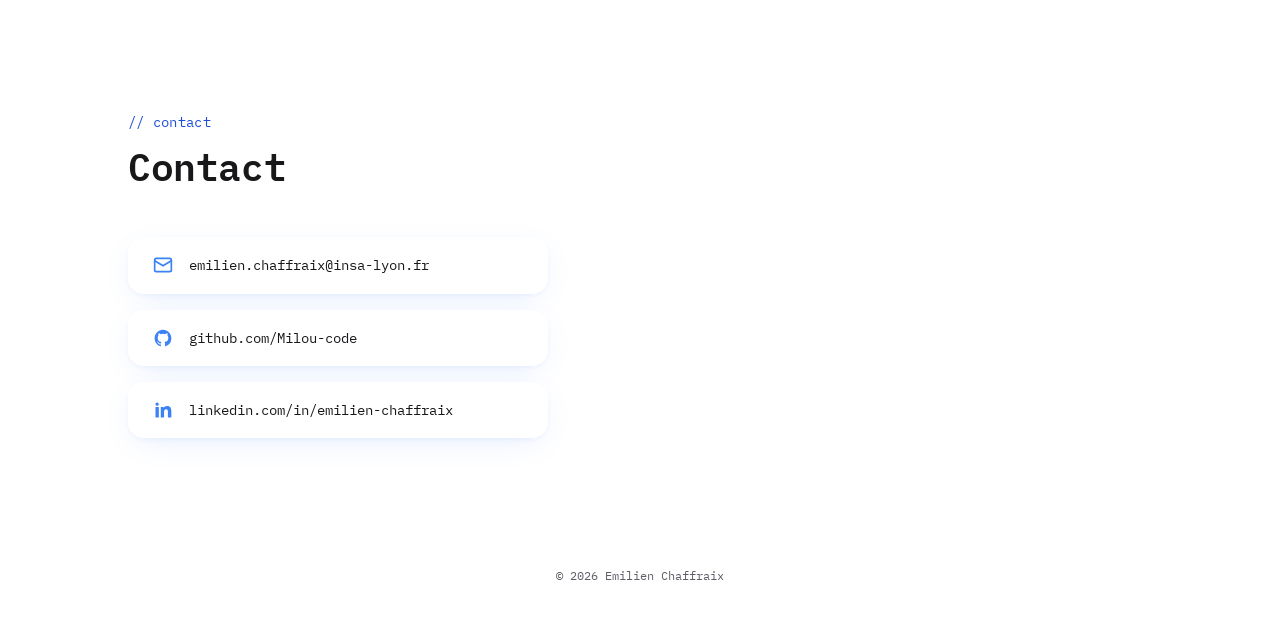
==== commit c045f2d2: "Améliore le texte de présentation et ajuste la dispostion de certains textes" ====
--- a/index.html
+++ b/index.html
@@ -37,7 +37,7 @@
       <div>
         <h1>Emilien Chaffraix</h1>
         <p class="hero-subtitle">Étudiant ingénieur informatique — INSA Lyon</p>
-        <p class="hero-tagline">Je construis des systèmes qui répondent à vos besoins.<span class="cursor">_</span></p>
+        <p class="hero-tagline">Je développe des solutions qui répondent à vos besoins.<span class="cursor">_</span></p>
       </div>
     </section>
 
@@ -51,12 +51,10 @@
           <img src="assets/profile-placeholder.jpg" alt="Portrait d'Emilien Chaffraix" width="640" height="800" loading="lazy">
         </figure>
         <p class="about-text reveal">
-          Étudiant ingénieur à l'INSA Lyon, je suis passionné par l'informatique depuis que j'ai compris
-          qu'on pouvait construire des choses concrètes avec du code. Ce qui me motive, c'est de partir
-          d'un problème réel et d'aller jusqu'à une solution qui fonctionne — que ce soit un système
-          embarqué, une application web ou un pipeline d'automatisation. J'aime comprendre comment les
-          choses marchent en profondeur, et j'apprends le mieux en faisant. Les projets sur ce portfolio
-          reflètent cette façon de travailler.
+          Étudiant ingénieur en 4ème année à l'INSA Lyon, je suis passionné par l'informatique.
+          Ce qui me motive, c'est de partir d'un problème réel et d'aller jusqu'à une solution qui fonctionne 
+          — que ce soit un système embarqué, une application web ou un pipeline d'automatisation.
+          J'aime comprendre comment les choses marchent en profondeur, et j'apprends le mieux en faisant.
         </p>
       </div>
 
@@ -97,7 +95,7 @@
             <div class="timeline-card">
               <span class="timeline-date">2023</span>
               <h3 class="timeline-title">Baccalauréat mention très bien</h3>
-              <p class="timeline-place">Lycée International Jeanne d'Arc — spécialités mathématiques et physique-chimie</p>
+              <p class="timeline-place">Lycée International Jeanne d'Arc <br> Spécialités mathématiques et physique-chimie</p>
             </div>
           </li>
           <li class="timeline-item reveal">
--- a/style.css
+++ b/style.css
@@ -369,7 +369,6 @@
   font-family: var(--font-display);
   font-size: var(--fs-body);
   color: var(--color-text);
-  max-width: 560px;
 }
 
 .cursor {
